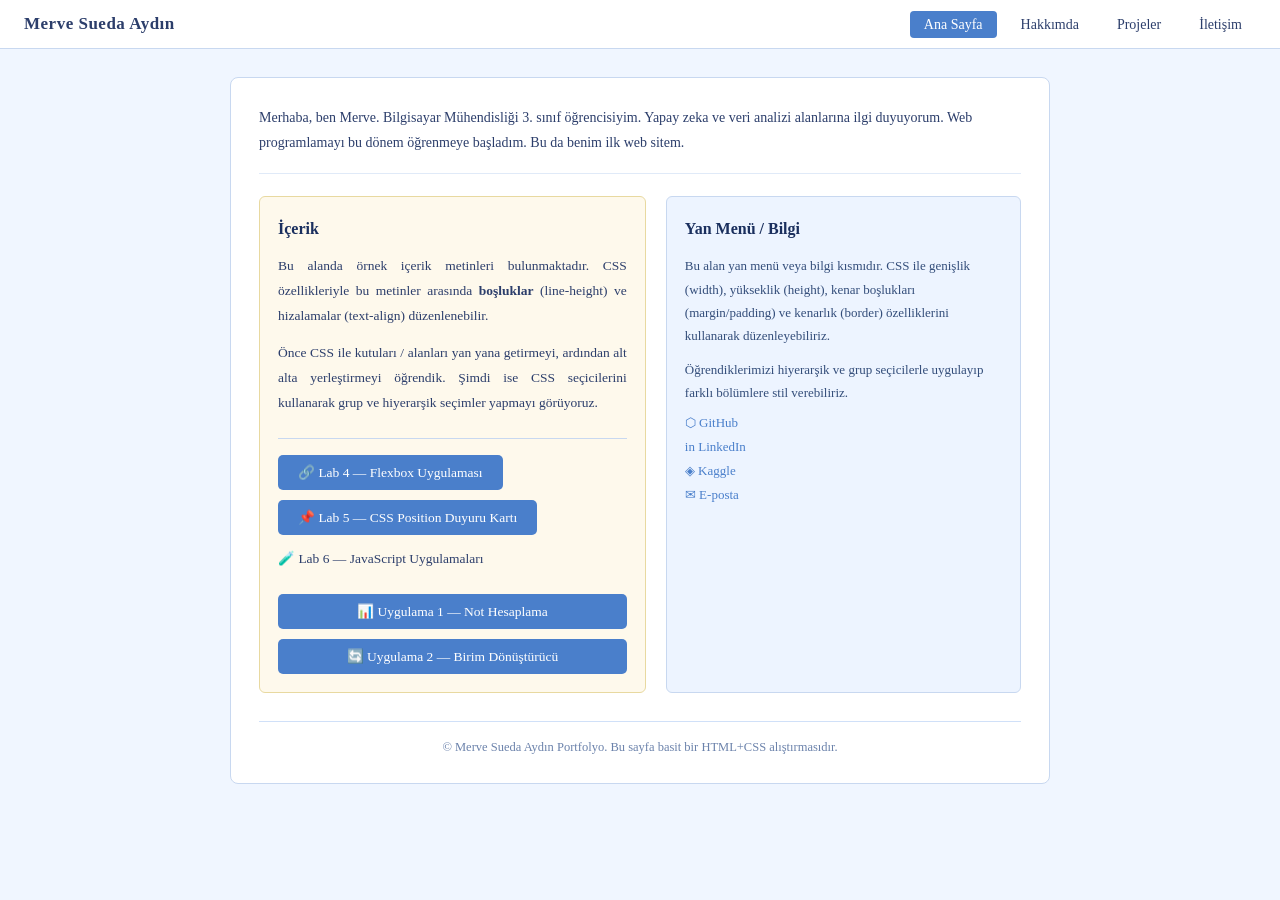
==== index.html @ b1575ae6 "Add layout for Lab 6 buttons and JavaScript section" ====
<!DOCTYPE html>
<html lang="tr">
<head>
    <meta charset="UTF-8">
    <meta name="viewport" content="width=device-width, initial-scale=1.0">
    <title>Merve Sueda Aydın - Portfolyo</title>

    <style>
        :root {
            --renk-arka-plan:   #f0f6ff;
            --renk-beyaz:       #ffffff;
            --renk-sinir:       #c8d8f0;
            --renk-ana-metin:   #2c3e6b;
            --renk-ikincil:     #334d7a;
            --renk-vurgu:       #4a7fcb;
            --renk-vurgu-koyu:  #2f5fa8;
            --renk-footer:      #6b82ab;
            --renk-sol-kutu:    #fef9ec;
            --renk-sol-sinir:   #e8d9a0;
            --renk-sag-kutu:    #edf4ff;
        }

        * { margin: 0; padding: 0; box-sizing: border-box; }

        body {
            font-family: Georgia, serif;
            background: var(--renk-arka-plan);
            color: var(--renk-ana-metin);
        }

        nav {
            background: var(--renk-beyaz);
            border-bottom: 1px solid var(--renk-sinir);
            padding: 14px 24px;
            display: flex;
            align-items: center;
            justify-content: space-between;
        }

        nav .logo {
            font-size: 17px;
            font-weight: bold;
            color: var(--renk-ana-metin);
            letter-spacing: 0.5px;
        }

        nav ul { list-style: none; }
        nav ul li { display: inline-block; margin-left: 6px; }
        nav ul li a {
            text-decoration: none;
            color: var(--renk-ana-metin);
            font-size: 14px;
            padding: 6px 14px;
            border-radius: 4px;
        }
        nav ul li a:hover,
        nav ul li a.aktif {
            background: var(--renk-vurgu);
            color: #fff;
        }

        .sayfa {
            max-width: 820px;
            margin: 28px auto;
            background: var(--renk-beyaz);
            border: 1px solid var(--renk-sinir);
            border-radius: 8px;
            padding: 28px;
        }

        .aciklama {
            font-size: 14px;
            color: var(--renk-ana-metin);
            line-height: 1.75;
            margin-bottom: 22px;
            border-bottom: 1px solid #e0eaf8;
            padding-bottom: 18px;
        }

        .aciklama span { color: var(--renk-vurgu); }

        .sutunlar { display: flex; gap: 20px; }

        .icerik {
            flex: 1.1;
            background: var(--renk-sol-kutu);
            border: 1px solid var(--renk-sol-sinir);
            border-radius: 6px;
            padding: 18px;
        }

        aside {
            flex: 1;
            background: var(--renk-sag-kutu);
            border: 1px solid var(--renk-sinir);
            border-radius: 6px;
            padding: 18px;
        }

        h1, h2, p { line-height: 1.7; }

        .icerik h2,
        aside h2 { font-size: 16px; color: #1a2f5e; margin-bottom: 12px; }

        .icerik p {
            font-size: 13.5px;
            color: var(--renk-ana-metin);
            text-align: justify;
            line-height: 1.85;
            margin-bottom: 12px;
        }

        aside p {
            font-size: 13px;
            color: var(--renk-ikincil);
            line-height: 1.8;
            margin-bottom: 10px;
        }

        .sosyal-linkler { list-style: none; margin-top: 6px; }
        .sosyal-linkler li { margin-bottom: 8px; }
        .sosyal-linkler a {
            text-decoration: none;
            font-size: 13px;
            color: var(--renk-vurgu);
            display: flex;
            align-items: center;
            gap: 6px;
        }
        .sosyal-linkler a:hover { color: var(--renk-vurgu-koyu); text-decoration: underline; }

        .lab-link-kutu {
            margin-top: 22px;
            border-top: 1px solid var(--renk-sinir);
            padding-top: 16px;
            display: flex;
            flex-direction: column;
            gap: 10px;
            align-items: flex-start;
        }

        .lab-link-kutu a {
            display: inline-block;
            background: var(--renk-vurgu);
            color: #fff;
            text-decoration: none;
            padding: 9px 20px;
            border-radius: 5px;
            font-size: 13.5px;
        }
        .lab-link-kutu a:hover { background: var(--renk-vurgu-koyu); }

        /* Lab 6 grup — yan yana iki buton */
        .lab6-grup {
            display: flex;
            gap: 10px;
            flex-wrap: wrap;
        }

        .lab6-grup a {
            flex: 1;
            min-width: 180px;
            text-align: center;
        }

        .lab6-etiket {
            font-size: 12px;
            color: #6b82ab;
            margin-top: 2px;
            margin-bottom: 2px;
        }

        footer {
            text-align: center;
            font-size: 12.5px;
            color: var(--renk-footer);
            padding: 18px 0 0 0;
            border-top: 1px solid #d0e0f8;
            margin-top: 28px;
        }

        .iletisim-panel { display: none; }

        .iletisim-panel h1 {
            text-align: center;
            font-size: 22px;
            color: #1a2f5e;
            margin-bottom: 26px;
        }

        .contact-container {
            width: 100%;
            max-width: 660px;
            margin: auto;
            background: var(--renk-beyaz);
            padding: 30px 36px;
            border: 1px solid var(--renk-sinir);
            border-radius: 8px;
        }

        .contact-container > label {
            display: block;
            font-size: 13.5px;
            font-weight: bold;
            color: #1a2f5e;
            margin-bottom: 6px;
        }

        input[type="text"],
        input[type="email"],
        input[type="password"],
        select,
        textarea {
            width: 100%;
            padding: 10px 12px;
            margin-bottom: 18px;
            border: 1px solid var(--renk-sinir);
            border-radius: 5px;
            font-size: 13px;
            font-family: Georgia, serif;
            color: var(--renk-ana-metin);
            background: #f7faff;
            outline: none;
        }

        input[type="text"]:focus,
        input[type="email"]:focus,
        input[type="password"]:focus,
        select:focus,
        textarea:focus { border-color: var(--renk-vurgu); }

        textarea { resize: vertical; min-height: 110px; }

        .grup-kutu {
            border: 1px solid var(--renk-sinir);
            border-radius: 5px;
            background: var(--renk-arka-plan);
            padding: 12px 16px;
            margin-bottom: 18px;
        }

        .grup-kutu label {
            font-weight: normal;
            font-size: 13px;
            margin-bottom: 8px;
            display: flex;
            align-items: center;
            gap: 8px;
            color: var(--renk-ana-metin);
        }

        input[type="file"] {
            width: auto;
            padding: 4px 0;
            border: none;
            background: transparent;
            margin-bottom: 18px;
            font-size: 13px;
        }

        .btn-row { display: flex; gap: 14px; margin-top: 6px; }

        .btn-gonder {
            flex: 1;
            background: var(--renk-vurgu);
            color: #fff;
            border: none;
            padding: 12px 0;
            font-size: 14px;
            border-radius: 5px;
            cursor: pointer;
        }
        .btn-gonder:hover { background: var(--renk-vurgu-koyu); }

        .btn-temizle {
            flex: 1;
            background: #d63c4e;
            color: #fff;
            border: none;
            padding: 12px 0;
            font-size: 14px;
            border-radius: 5px;
            cursor: pointer;
        }
        .btn-temizle:hover { background: #b52d3d; }
    </style>
</head>
<body>

    <nav>
        <span class="logo">Merve Sueda Aydın</span>
        <ul>
            <li><a href="#" class="aktif" onclick="goster('ana'); return false;">Ana Sayfa</a></li>
            <li><a href="#" onclick="goster('ana'); return false;">Hakkımda</a></li>
            <li><a href="#" onclick="goster('ana'); return false;">Projeler</a></li>
            <li><a href="#" onclick="goster('iletisim'); return false;">İletişim</a></li>
        </ul>
    </nav>

    <div class="sayfa" id="ana-panel">

        <p class="aciklama">
            Merhaba, ben Merve. Bilgisayar Mühendisliği 3. sınıf öğrencisiyim. Yapay zeka ve veri analizi alanlarına ilgi duyuyorum.
            Web programlamayı bu dönem öğrenmeye başladım.
            Bu da benim ilk web sitem.
        </p>

        <div class="sutunlar">

            <section class="icerik">
                <h2>İçerik</h2>
                <p>
                    Bu alanda örnek içerik metinleri bulunmaktadır. CSS özellikleriyle bu metinler
                    arasında <strong>boşluklar</strong> (line-height) ve hizalamalar (text-align) düzenlenebilir.
                </p>
                <p>
                    Önce CSS ile kutuları / alanları yan yana getirmeyi, ardından alt alta yerleştirmeyi öğrendik.
                    Şimdi ise CSS seçicilerini kullanarak grup ve hiyerarşik seçimler yapmayı görüyoruz.
                </p>

                <div class="lab-link-kutu">
                    <a href="flexbox.html" target="_blank">🔗 Lab 4 — Flexbox Uygulaması</a>
                    <a href="lab-position.html">📌 Lab 5 — CSS Position Duyuru Kartı</a>

                    <!-- Lab 6 — JavaScript Uygulamaları -->
                    <p class="lab6-etiket">🧪 Lab 6 — JavaScript Uygulamaları</p>
                    <div class="lab6-grup">
                        <a href="uygulama1.html">📊 Uygulama 1 — Not Hesaplama</a>
                        <a href="uygulama2.html">🔄 Uygulama 2 — Birim Dönüştürücü</a>
                    </div>
                </div>
            </section>

            <aside>
                <h2>Yan Menü / Bilgi</h2>
                <p>
                    Bu alan yan menü veya bilgi kısmıdır. CSS ile genişlik (width), yükseklik (height),
                    kenar boşlukları (margin/padding) ve kenarlık (border) özelliklerini kullanarak düzenleyebiliriz.
                </p>
                <p>
                    Öğrendiklerimizi hiyerarşik ve grup seçicilerle uygulayıp farklı bölümlere stil verebiliriz.
                </p>

                <ul class="sosyal-linkler">
                    <li><a href="https://github.com/mervesueda" target="_blank">⬡ GitHub</a></li>
                    <li><a href="https://linkedin.com/in/mervesuedaaydin" target="_blank">in LinkedIn</a></li>
                    <li><a href="https://kaggle.com/mervesuedaaydn" target="_blank">◈ Kaggle</a></li>
                    <li><a href="mailto:mervesueda2005@gmail.com">✉ E-posta</a></li>
                </ul>
            </aside>

        </div>

        <footer>
            &copy; Merve Sueda Aydın Portfolyo. Bu sayfa basit bir HTML+CSS alıştırmasıdır.
        </footer>

    </div>

    <!-- İletişim Paneli -->
    <div class="sayfa iletisim-panel" id="iletisim-panel">

        <h1>Detaylı İletişim Formu</h1>

        <div class="contact-container">

            <label for="ad">Ad Soyad:</label>
            <input type="text" id="ad" placeholder="Örn: Asaf Karataş">

            <label for="eposta">E-posta Adresi:</label>
            <input type="email" id="eposta" placeholder="ornek@mail.com">

            <label for="sifre">Başvuru Takip Şifresi:</label>
            <input type="password" id="sifre" placeholder="Şifrenizi girin">

            <label>İletişim Tercihi:</label>
            <div class="grup-kutu">
                <label><input type="radio" name="tercih" checked> Bana e-posta ile ulaşın</label>
                <label><input type="radio" name="tercih"> Bana telefonla ulaşın</label>
            </div>

            <label>İlgi Alanları / Yetenekler:</label>
            <div class="grup-kutu">
                <label><input type="checkbox"> HTML</label>
                <label><input type="checkbox"> CSS</label>
                <label><input type="checkbox"> Algoritma</label>
            </div>

            <label for="konu">Konu:</label>
            <select id="konu">
                <option value="">Lütfen bir konu seçin...</option>
                <option>İş Teklifi</option>
                <option>Soru</option>
                <option>Geri Bildirim</option>
            </select>

            <label for="dosya">Özgeçmiş (CV) veya Fotoğraf Yükle:</label>
            <input type="file" id="dosya">

            <label for="mesaj">Mesajınız:</label>
            <textarea id="mesaj" placeholder="Detaylı mesajınızı buraya yazabilirsiniz..."></textarea>

            <div class="btn-row">
                <button class="btn-gonder">Gönder</button>
                <button class="btn-temizle" onclick="document.querySelectorAll('input,select,textarea').forEach(function(e){e.value='';e.checked=false;}); return false;">Temizle</button>
            </div>

        </div>
    </div>

    <script>
        function goster(panel) {
            document.getElementById('ana-panel').style.display      = panel === 'ana'       ? 'block' : 'none';
            document.getElementById('iletisim-panel').style.display = panel === 'iletisim'  ? 'block' : 'none';
            document.querySelectorAll('nav ul li a').forEach(function(a) {
                a.classList.remove('aktif');
                if ((panel === 'ana'      && a.textContent.trim() === 'Ana Sayfa') ||
                    (panel === 'iletisim' && a.textContent.trim() === 'İletişim')) {
                    a.classList.add('aktif');
                }
            });
        }
    </script>

</body>
</html>
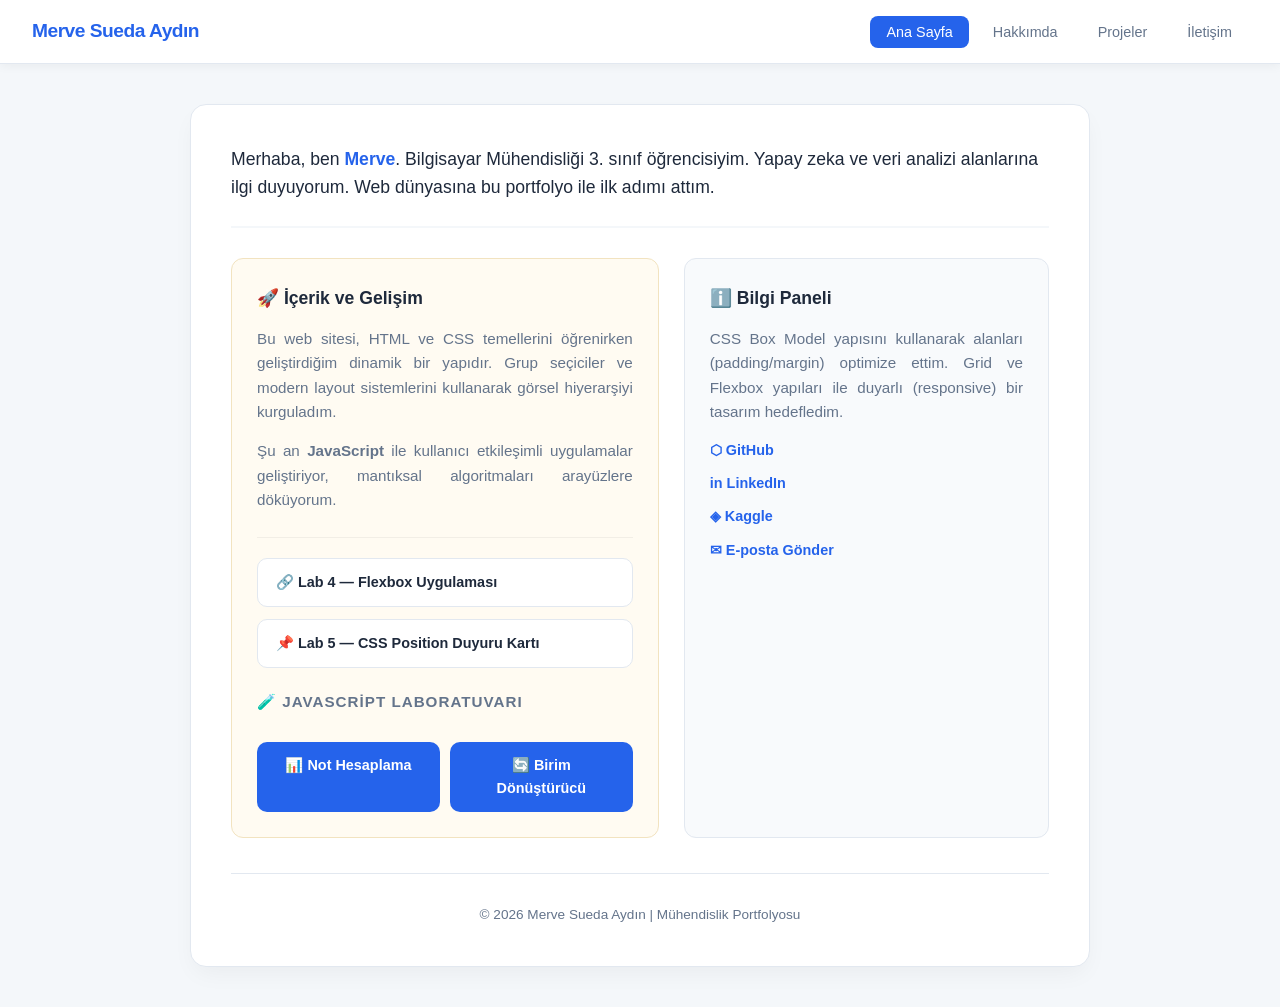
==== commit 86c2d654: "Refactor HTML and CSS for improved design and usability Updated styles and structure for improved la" ====
--- a/index.html
+++ b/index.html
@@ -6,283 +6,289 @@
     <title>Merve Sueda Aydın - Portfolyo</title>
 
     <style>
+        /* Modern Tasarım Sistemi - Diğer Uygulamalarla Eşitlendi */
         :root {
-            --renk-arka-plan:   #f0f6ff;
-            --renk-beyaz:       #ffffff;
-            --renk-sinir:       #c8d8f0;
-            --renk-ana-metin:   #2c3e6b;
-            --renk-ikincil:     #334d7a;
-            --renk-vurgu:       #4a7fcb;
-            --renk-vurgu-koyu:  #2f5fa8;
-            --renk-footer:      #6b82ab;
-            --renk-sol-kutu:    #fef9ec;
-            --renk-sol-sinir:   #e8d9a0;
-            --renk-sag-kutu:    #edf4ff;
+            --ana-bg: #f4f7fa;
+            --kart-bg: #ffffff;
+            --primary: #2563eb; 
+            --primary-hover: #1d4ed8;
+            --accent: #06b6d4; 
+            --text-ana: #1e293b; 
+            --text-ikincil: #64748b;
+            --border: #e2e8f0;
+            --sol-kutu-bg: #fffbf2; /* Hafif sıcak ton korundu */
+            --sag-kutu-bg: #f8fafc;
+            --danger: #e11d48;
         }
 
         * { margin: 0; padding: 0; box-sizing: border-box; }
 
         body {
-            font-family: Georgia, serif;
-            background: var(--renk-arka-plan);
-            color: var(--renk-ana-metin);
-        }
-
+            font-family: 'Segoe UI', Roboto, Helvetica, Arial, sans-serif;
+            background: var(--ana-bg);
+            color: var(--text-ana);
+            line-height: 1.6;
+        }
+
+        /* Navigasyon */
         nav {
-            background: var(--renk-beyaz);
-            border-bottom: 1px solid var(--renk-sinir);
-            padding: 14px 24px;
+            background: var(--kart-bg);
+            border-bottom: 1px solid var(--border);
+            padding: 1rem 2rem;
             display: flex;
             align-items: center;
             justify-content: space-between;
+            box-shadow: 0 2px 10px rgba(0,0,0,0.05);
+            position: sticky;
+            top: 0;
+            z-index: 100;
         }
 
         nav .logo {
-            font-size: 17px;
-            font-weight: bold;
-            color: var(--renk-ana-metin);
-            letter-spacing: 0.5px;
-        }
-
-        nav ul { list-style: none; }
-        nav ul li { display: inline-block; margin-left: 6px; }
+            font-size: 1.2rem;
+            font-weight: 800;
+            color: var(--primary);
+            letter-spacing: -0.5px;
+        }
+
+        nav ul { list-style: none; display: flex; gap: 8px; }
         nav ul li a {
             text-decoration: none;
-            color: var(--renk-ana-metin);
-            font-size: 14px;
-            padding: 6px 14px;
-            border-radius: 4px;
-        }
+            color: var(--text-ikincil);
+            font-size: 0.9rem;
+            font-weight: 500;
+            padding: 8px 16px;
+            border-radius: 8px;
+            transition: all 0.3s ease;
+        }
+        
         nav ul li a:hover,
         nav ul li a.aktif {
-            background: var(--renk-vurgu);
+            background: var(--primary);
             color: #fff;
         }
 
+        /* Sayfa Konteyner */
         .sayfa {
-            max-width: 820px;
-            margin: 28px auto;
-            background: var(--renk-beyaz);
-            border: 1px solid var(--renk-sinir);
-            border-radius: 8px;
-            padding: 28px;
+            max-width: 900px;
+            margin: 40px auto;
+            background: var(--kart-bg);
+            border: 1px solid var(--border);
+            border-radius: 16px;
+            padding: 40px;
+            box-shadow: 0 10px 25px -5px rgba(0, 0, 0, 0.05);
         }
 
         .aciklama {
-            font-size: 14px;
-            color: var(--renk-ana-metin);
-            line-height: 1.75;
-            margin-bottom: 22px;
-            border-bottom: 1px solid #e0eaf8;
-            padding-bottom: 18px;
-        }
-
-        .aciklama span { color: var(--renk-vurgu); }
-
-        .sutunlar { display: flex; gap: 20px; }
+            font-size: 1.1rem;
+            color: var(--text-ana);
+            margin-bottom: 30px;
+            padding-bottom: 25px;
+            border-bottom: 2px solid var(--ana-bg);
+            font-weight: 500;
+        }
+
+        .aciklama span { color: var(--primary); font-weight: 700; }
+
+        /* Sütun Yapısı */
+        .sutunlar { display: flex; gap: 25px; }
 
         .icerik {
-            flex: 1.1;
-            background: var(--renk-sol-kutu);
-            border: 1px solid var(--renk-sol-sinir);
-            border-radius: 6px;
-            padding: 18px;
+            flex: 1.2;
+            background: var(--sol-kutu-bg);
+            border: 1px solid #f2e3c0;
+            border-radius: 12px;
+            padding: 25px;
         }
 
         aside {
             flex: 1;
-            background: var(--renk-sag-kutu);
-            border: 1px solid var(--renk-sinir);
-            border-radius: 6px;
-            padding: 18px;
-        }
-
-        h1, h2, p { line-height: 1.7; }
-
-        .icerik h2,
-        aside h2 { font-size: 16px; color: #1a2f5e; margin-bottom: 12px; }
-
-        .icerik p {
-            font-size: 13.5px;
-            color: var(--renk-ana-metin);
-            text-align: justify;
-            line-height: 1.85;
-            margin-bottom: 12px;
-        }
-
-        aside p {
-            font-size: 13px;
-            color: var(--renk-ikincil);
-            line-height: 1.8;
-            margin-bottom: 10px;
-        }
-
-        .sosyal-linkler { list-style: none; margin-top: 6px; }
-        .sosyal-linkler li { margin-bottom: 8px; }
-        .sosyal-linkler a {
-            text-decoration: none;
-            font-size: 13px;
-            color: var(--renk-vurgu);
-            display: flex;
-            align-items: center;
-            gap: 6px;
-        }
-        .sosyal-linkler a:hover { color: var(--renk-vurgu-koyu); text-decoration: underline; }
-
-        .lab-link-kutu {
-            margin-top: 22px;
-            border-top: 1px solid var(--renk-sinir);
-            padding-top: 16px;
-            display: flex;
-            flex-direction: column;
-            gap: 10px;
-            align-items: flex-start;
-        }
-
-        .lab-link-kutu a {
-            display: inline-block;
-            background: var(--renk-vurgu);
-            color: #fff;
-            text-decoration: none;
-            padding: 9px 20px;
-            border-radius: 5px;
-            font-size: 13.5px;
-        }
-        .lab-link-kutu a:hover { background: var(--renk-vurgu-koyu); }
-
-        /* Lab 6 grup — yan yana iki buton */
-        .lab6-grup {
-            display: flex;
-            gap: 10px;
-            flex-wrap: wrap;
-        }
-
-        .lab6-grup a {
-            flex: 1;
-            min-width: 180px;
-            text-align: center;
-        }
-
-        .lab6-etiket {
-            font-size: 12px;
-            color: #6b82ab;
-            margin-top: 2px;
-            margin-bottom: 2px;
-        }
-
-        footer {
-            text-align: center;
-            font-size: 12.5px;
-            color: var(--renk-footer);
-            padding: 18px 0 0 0;
-            border-top: 1px solid #d0e0f8;
-            margin-top: 28px;
-        }
-
-        .iletisim-panel { display: none; }
-
-        .iletisim-panel h1 {
-            text-align: center;
-            font-size: 22px;
-            color: #1a2f5e;
-            margin-bottom: 26px;
-        }
-
-        .contact-container {
-            width: 100%;
-            max-width: 660px;
-            margin: auto;
-            background: var(--renk-beyaz);
-            padding: 30px 36px;
-            border: 1px solid var(--renk-sinir);
-            border-radius: 8px;
-        }
-
-        .contact-container > label {
-            display: block;
-            font-size: 13.5px;
-            font-weight: bold;
-            color: #1a2f5e;
-            margin-bottom: 6px;
-        }
-
-        input[type="text"],
-        input[type="email"],
-        input[type="password"],
-        select,
-        textarea {
-            width: 100%;
-            padding: 10px 12px;
-            margin-bottom: 18px;
-            border: 1px solid var(--renk-sinir);
-            border-radius: 5px;
-            font-size: 13px;
-            font-family: Georgia, serif;
-            color: var(--renk-ana-metin);
-            background: #f7faff;
-            outline: none;
-        }
-
-        input[type="text"]:focus,
-        input[type="email"]:focus,
-        input[type="password"]:focus,
-        select:focus,
-        textarea:focus { border-color: var(--renk-vurgu); }
-
-        textarea { resize: vertical; min-height: 110px; }
-
-        .grup-kutu {
-            border: 1px solid var(--renk-sinir);
-            border-radius: 5px;
-            background: var(--renk-arka-plan);
-            padding: 12px 16px;
-            margin-bottom: 18px;
-        }
-
-        .grup-kutu label {
-            font-weight: normal;
-            font-size: 13px;
-            margin-bottom: 8px;
+            background: var(--sag-kutu-bg);
+            border: 1px solid var(--border);
+            border-radius: 12px;
+            padding: 25px;
+        }
+
+        h2 { 
+            font-size: 1.1rem; 
+            color: var(--text-ana); 
+            margin-bottom: 15px;
             display: flex;
             align-items: center;
             gap: 8px;
-            color: var(--renk-ana-metin);
-        }
-
-        input[type="file"] {
-            width: auto;
-            padding: 4px 0;
+        }
+
+        .icerik p, aside p {
+            font-size: 0.95rem;
+            color: var(--text-ikincil);
+            margin-bottom: 15px;
+            text-align: justify;
+        }
+
+        /* Sosyal Linkler */
+        .sosyal-linkler { list-style: none; }
+        .sosyal-linkler li { margin-bottom: 10px; }
+        .sosyal-linkler a {
+            text-decoration: none;
+            font-size: 0.9rem;
+            color: var(--primary);
+            font-weight: 600;
+            display: flex;
+            align-items: center;
+            gap: 8px;
+            transition: color 0.3s;
+        }
+        .sosyal-linkler a:hover { color: var(--accent); }
+
+        /* Proje Link Alanı */
+        .lab-link-kutu {
+            margin-top: 25px;
+            padding-top: 20px;
+            border-top: 1px solid rgba(0,0,0,0.05);
+            display: flex;
+            flex-direction: column;
+            gap: 12px;
+        }
+
+        .lab-link-kutu a {
+            display: block;
+            background: var(--kart-bg);
+            color: var(--text-ana);
+            text-decoration: none;
+            padding: 12px 18px;
+            border-radius: 10px;
+            font-size: 0.9rem;
+            font-weight: 600;
+            border: 1px solid var(--border);
+            transition: all 0.3s ease;
+        }
+        
+        .lab-link-kutu a:hover { 
+            border-color: var(--primary);
+            color: var(--primary);
+            transform: translateX(5px);
+        }
+
+        .lab6-etiket {
+            font-size: 0.8rem;
+            text-transform: uppercase;
+            letter-spacing: 1px;
+            color: var(--text-ikincil);
+            margin-top: 10px;
+            font-weight: 700;
+        }
+
+        .lab6-grup { display: flex; gap: 10px; }
+        .lab6-grup a { 
+            flex: 1; 
+            text-align: center; 
+            background: var(--primary); 
+            color: white; 
             border: none;
-            background: transparent;
-            margin-bottom: 18px;
-            font-size: 13px;
-        }
-
-        .btn-row { display: flex; gap: 14px; margin-top: 6px; }
-
+        }
+        .lab6-grup a:hover { 
+            background: var(--primary-hover); 
+            color: white; 
+            transform: translateY(-2px);
+        }
+
+        footer {
+            text-align: center;
+            font-size: 0.85rem;
+            color: var(--text-ikincil);
+            padding-top: 30px;
+            border-top: 1px solid var(--border);
+            margin-top: 35px;
+        }
+
+        /* İletişim Paneli Modernizasyon */
+        .iletisim-panel { display: none; animation: fadeIn 0.5s ease; }
+
+        @keyframes fadeIn {
+            from { opacity: 0; transform: translateY(10px); }
+            to { opacity: 1; transform: translateY(0); }
+        }
+
+        .iletisim-panel h1 {
+            text-align: center;
+            font-size: 1.8rem;
+            color: var(--text-ana);
+            margin-bottom: 30px;
+        }
+
+        .contact-container { width: 100%; max-width: 600px; margin: auto; }
+
+        label {
+            display: block;
+            font-size: 0.85rem;
+            font-weight: 700;
+            color: var(--text-ana);
+            margin-bottom: 8px;
+        }
+
+        input[type="text"], input[type="email"], input[type="password"], select, textarea {
+            width: 100%;
+            padding: 12px;
+            margin-bottom: 20px;
+            border: 2px solid var(--border);
+            border-radius: 10px;
+            font-size: 0.95rem;
+            background: #fcfdfe;
+            outline: none;
+            transition: all 0.3s;
+        }
+
+        input:focus, select:focus, textarea:focus { 
+            border-color: var(--primary); 
+            box-shadow: 0 0 0 4px rgba(37, 99, 235, 0.1);
+        }
+
+        .grup-kutu {
+            background: var(--ana-bg);
+            border-radius: 10px;
+            padding: 15px;
+            margin-bottom: 20px;
+            border: 1px solid var(--border);
+        }
+
+        .grup-kutu label {
+            font-weight: 500;
+            display: flex;
+            align-items: center;
+            gap: 10px;
+            cursor: pointer;
+            margin-bottom: 8px;
+        }
+
+        .btn-row { display: flex; gap: 15px; margin-top: 10px; }
         .btn-gonder {
-            flex: 1;
-            background: var(--renk-vurgu);
-            color: #fff;
+            flex: 2;
+            background: var(--primary);
+            color: white;
             border: none;
-            padding: 12px 0;
-            font-size: 14px;
-            border-radius: 5px;
+            padding: 14px;
+            font-weight: 700;
+            border-radius: 10px;
             cursor: pointer;
-        }
-        .btn-gonder:hover { background: var(--renk-vurgu-koyu); }
-
+            transition: 0.3s;
+        }
         .btn-temizle {
             flex: 1;
-            background: #d63c4e;
-            color: #fff;
-            border: none;
-            padding: 12px 0;
-            font-size: 14px;
-            border-radius: 5px;
+            background: #f1f5f9;
+            color: var(--danger);
+            border: 1px solid var(--border);
+            padding: 14px;
+            font-weight: 700;
+            border-radius: 10px;
             cursor: pointer;
         }
-        .btn-temizle:hover { background: #b52d3d; }
+        .btn-gonder:hover { background: var(--primary-hover); }
+        .btn-temizle:hover { background: #fee2e2; }
+
+        @media (max-width: 768px) {
+            .sutunlar { flex-direction: column; }
+            .sayfa { margin: 10px; padding: 20px; }
+        }
     </style>
 </head>
 <body>
@@ -290,137 +296,125 @@
     <nav>
         <span class="logo">Merve Sueda Aydın</span>
         <ul>
-            <li><a href="#" class="aktif" onclick="goster('ana'); return false;">Ana Sayfa</a></li>
+            <li><a href="#" class="aktif" id="nav-ana" onclick="goster('ana'); return false;">Ana Sayfa</a></li>
             <li><a href="#" onclick="goster('ana'); return false;">Hakkımda</a></li>
             <li><a href="#" onclick="goster('ana'); return false;">Projeler</a></li>
-            <li><a href="#" onclick="goster('iletisim'); return false;">İletişim</a></li>
+            <li><a href="#" id="nav-iletisim" onclick="goster('iletisim'); return false;">İletişim</a></li>
         </ul>
     </nav>
 
     <div class="sayfa" id="ana-panel">
-
         <p class="aciklama">
-            Merhaba, ben Merve. Bilgisayar Mühendisliği 3. sınıf öğrencisiyim. Yapay zeka ve veri analizi alanlarına ilgi duyuyorum.
-            Web programlamayı bu dönem öğrenmeye başladım.
-            Bu da benim ilk web sitem.
+            Merhaba, ben <span>Merve</span>. Bilgisayar Mühendisliği 3. sınıf öğrencisiyim. 
+            Yapay zeka ve veri analizi alanlarına ilgi duyuyorum. Web dünyasına bu portfolyo ile ilk adımı attım.
         </p>
 
         <div class="sutunlar">
-
             <section class="icerik">
-                <h2>İçerik</h2>
+                <h2>🚀 İçerik ve Gelişim</h2>
                 <p>
-                    Bu alanda örnek içerik metinleri bulunmaktadır. CSS özellikleriyle bu metinler
-                    arasında <strong>boşluklar</strong> (line-height) ve hizalamalar (text-align) düzenlenebilir.
+                    Bu web sitesi, HTML ve CSS temellerini öğrenirken geliştirdiğim dinamik bir yapıdır. 
+                    Grup seçiciler ve modern layout sistemlerini kullanarak görsel hiyerarşiyi kurguladım.
                 </p>
                 <p>
-                    Önce CSS ile kutuları / alanları yan yana getirmeyi, ardından alt alta yerleştirmeyi öğrendik.
-                    Şimdi ise CSS seçicilerini kullanarak grup ve hiyerarşik seçimler yapmayı görüyoruz.
+                    Şu an <strong>JavaScript</strong> ile kullanıcı etkileşimli uygulamalar geliştiriyor, 
+                    mantıksal algoritmaları arayüzlere döküyorum.
                 </p>
 
                 <div class="lab-link-kutu">
                     <a href="flexbox.html" target="_blank">🔗 Lab 4 — Flexbox Uygulaması</a>
                     <a href="lab-position.html">📌 Lab 5 — CSS Position Duyuru Kartı</a>
 
-                    <!-- Lab 6 — JavaScript Uygulamaları -->
-                    <p class="lab6-etiket">🧪 Lab 6 — JavaScript Uygulamaları</p>
+                    <p class="lab6-etiket">🧪 JavaScript Laboratuvarı</p>
                     <div class="lab6-grup">
-                        <a href="uygulama1.html">📊 Uygulama 1 — Not Hesaplama</a>
-                        <a href="uygulama2.html">🔄 Uygulama 2 — Birim Dönüştürücü</a>
+                        <a href="uygulama1.html">📊 Not Hesaplama</a>
+                        <a href="uygulama2.html">🔄 Birim Dönüştürücü</a>
                     </div>
                 </div>
             </section>
 
             <aside>
-                <h2>Yan Menü / Bilgi</h2>
+                <h2>ℹ️ Bilgi Paneli</h2>
                 <p>
-                    Bu alan yan menü veya bilgi kısmıdır. CSS ile genişlik (width), yükseklik (height),
-                    kenar boşlukları (margin/padding) ve kenarlık (border) özelliklerini kullanarak düzenleyebiliriz.
-                </p>
-                <p>
-                    Öğrendiklerimizi hiyerarşik ve grup seçicilerle uygulayıp farklı bölümlere stil verebiliriz.
+                    CSS Box Model yapısını kullanarak alanları (padding/margin) optimize ettim. 
+                    Grid ve Flexbox yapıları ile duyarlı (responsive) bir tasarım hedefledim.
                 </p>
 
                 <ul class="sosyal-linkler">
                     <li><a href="https://github.com/mervesueda" target="_blank">⬡ GitHub</a></li>
                     <li><a href="https://linkedin.com/in/mervesuedaaydin" target="_blank">in LinkedIn</a></li>
                     <li><a href="https://kaggle.com/mervesuedaaydn" target="_blank">◈ Kaggle</a></li>
-                    <li><a href="mailto:mervesueda2005@gmail.com">✉ E-posta</a></li>
+                    <li><a href="mailto:mervesueda2005@gmail.com">✉ E-posta Gönder</a></li>
                 </ul>
             </aside>
-
         </div>
 
         <footer>
-            &copy; Merve Sueda Aydın Portfolyo. Bu sayfa basit bir HTML+CSS alıştırmasıdır.
+            &copy; 2026 Merve Sueda Aydın | Mühendislik Portfolyosu
         </footer>
-
     </div>
 
-    <!-- İletişim Paneli -->
     <div class="sayfa iletisim-panel" id="iletisim-panel">
-
-        <h1>Detaylı İletişim Formu</h1>
-
+        <h1>Bana Ulaşın</h1>
         <div class="contact-container">
-
-            <label for="ad">Ad Soyad:</label>
-            <input type="text" id="ad" placeholder="Örn: Asaf Karataş">
-
-            <label for="eposta">E-posta Adresi:</label>
+            <label for="ad">Ad Soyad</label>
+            <input type="text" id="ad" placeholder="Adınız ve Soyadınız">
+
+            <label for="eposta">E-posta Adresi</label>
             <input type="email" id="eposta" placeholder="ornek@mail.com">
 
-            <label for="sifre">Başvuru Takip Şifresi:</label>
-            <input type="password" id="sifre" placeholder="Şifrenizi girin">
-
-            <label>İletişim Tercihi:</label>
+            <label for="sifre">Başvuru Takip Şifresi</label>
+            <input type="password" id="sifre" placeholder="Şifre belirleyin">
+
+            <label>İletişim Tercihi</label>
             <div class="grup-kutu">
-                <label><input type="radio" name="tercih" checked> Bana e-posta ile ulaşın</label>
-                <label><input type="radio" name="tercih"> Bana telefonla ulaşın</label>
+                <label><input type="radio" name="tercih" checked> E-posta</label>
+                <label><input type="radio" name="tercih"> Telefon</label>
             </div>
 
-            <label>İlgi Alanları / Yetenekler:</label>
+            <label>İlgi Alanları</label>
             <div class="grup-kutu">
-                <label><input type="checkbox"> HTML</label>
-                <label><input type="checkbox"> CSS</label>
-                <label><input type="checkbox"> Algoritma</label>
+                <label><input type="checkbox"> HTML/CSS</label>
+                <label><input type="checkbox"> Veri Bilimi</label>
+                <label><input type="checkbox"> Yapay Zeka</label>
             </div>
 
-            <label for="konu">Konu:</label>
+            <label for="konu">Konu</label>
             <select id="konu">
-                <option value="">Lütfen bir konu seçin...</option>
+                <option value="">Seçiniz...</option>
                 <option>İş Teklifi</option>
-                <option>Soru</option>
-                <option>Geri Bildirim</option>
+                <option>Akademik Soru</option>
+                <option>Genel Mesaj</option>
             </select>
 
-            <label for="dosya">Özgeçmiş (CV) veya Fotoğraf Yükle:</label>
+            <label for="dosya">CV Yükle</label>
             <input type="file" id="dosya">
 
-            <label for="mesaj">Mesajınız:</label>
-            <textarea id="mesaj" placeholder="Detaylı mesajınızı buraya yazabilirsiniz..."></textarea>
+            <label for="mesaj">Mesajınız</label>
+            <textarea id="mesaj" placeholder="Mesajınızı buraya yazın..."></textarea>
 
             <div class="btn-row">
-                <button class="btn-gonder">Gönder</button>
-                <button class="btn-temizle" onclick="document.querySelectorAll('input,select,textarea').forEach(function(e){e.value='';e.checked=false;}); return false;">Temizle</button>
+                <button class="btn-gonder">Mesajı Gönder</button>
+                <button class="btn-temizle" onclick="temizle(); return false;">Temizle</button>
             </div>
-
         </div>
     </div>
 
     <script>
         function goster(panel) {
-            document.getElementById('ana-panel').style.display      = panel === 'ana'       ? 'block' : 'none';
-            document.getElementById('iletisim-panel').style.display = panel === 'iletisim'  ? 'block' : 'none';
-            document.querySelectorAll('nav ul li a').forEach(function(a) {
-                a.classList.remove('aktif');
-                if ((panel === 'ana'      && a.textContent.trim() === 'Ana Sayfa') ||
-                    (panel === 'iletisim' && a.textContent.trim() === 'İletişim')) {
-                    a.classList.add('aktif');
-                }
+            document.getElementById('ana-panel').style.display = panel === 'ana' ? 'block' : 'none';
+            document.getElementById('iletisim-panel').style.display = panel === 'iletisim' ? 'block' : 'none';
+            
+            document.getElementById('nav-ana').classList.toggle('aktif', panel === 'ana');
+            document.getElementById('nav-iletisim').classList.toggle('aktif', panel === 'iletisim');
+        }
+
+        function temizle() {
+            document.querySelectorAll('input, select, textarea').forEach(el => {
+                if(el.type === 'radio' || el.type === 'checkbox') el.checked = false;
+                else el.value = '';
             });
         }
     </script>
-
 </body>
 </html>
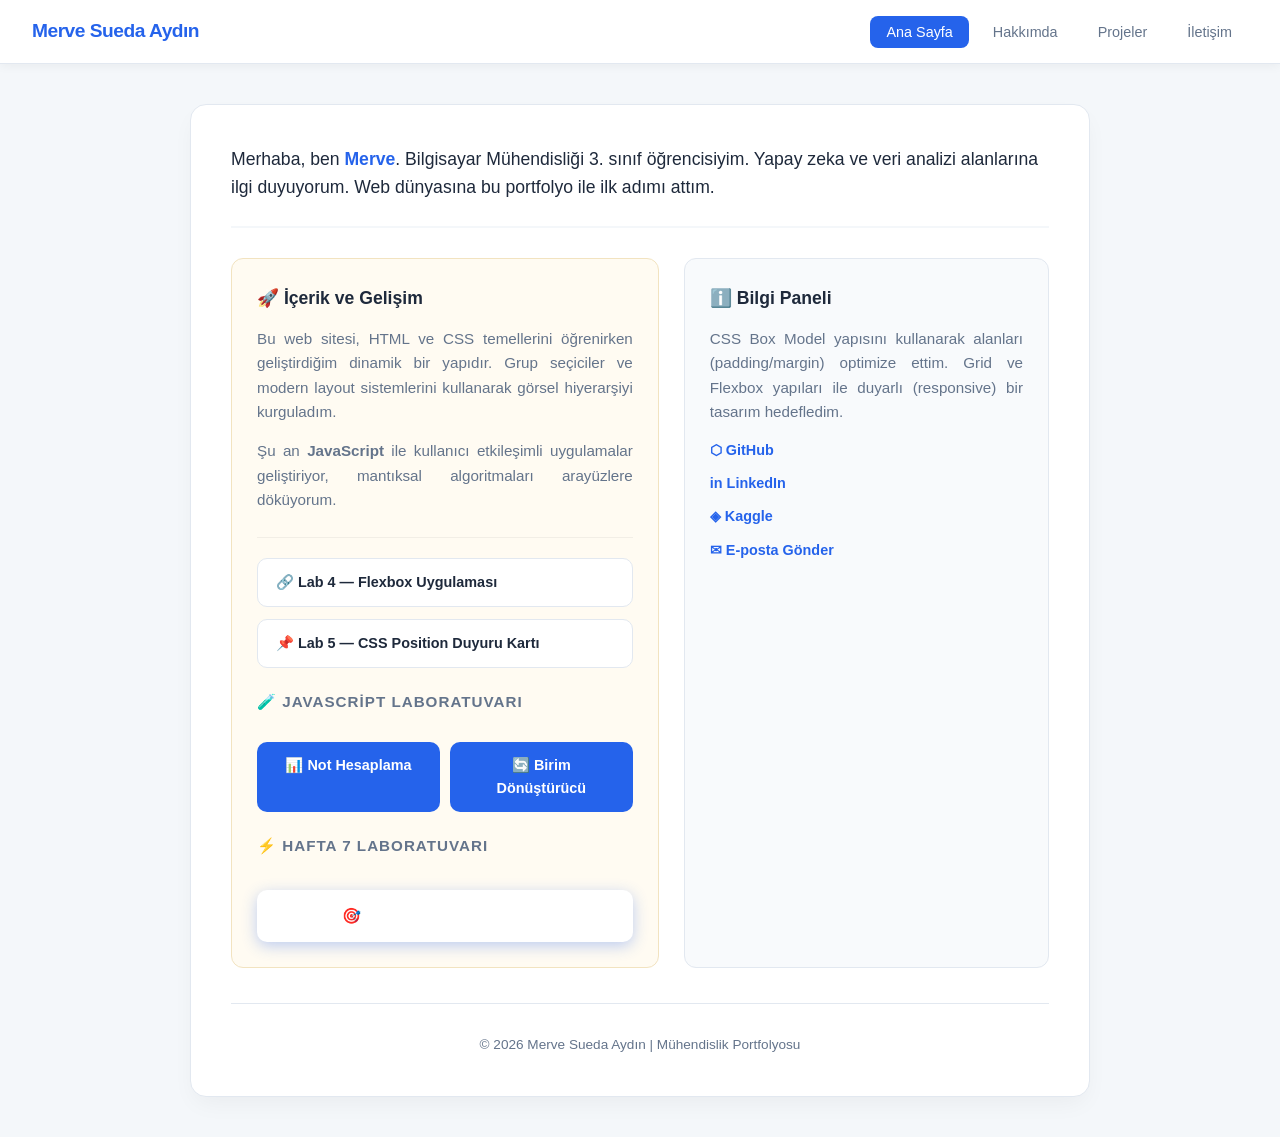
==== commit 048b6d9a: "Add Week 7 button styles and clean up comments Added styles for a new button specific to Week 7 and " ====
--- a/index.html
+++ b/index.html
@@ -16,7 +16,7 @@
             --text-ana: #1e293b; 
             --text-ikincil: #64748b;
             --border: #e2e8f0;
-            --sol-kutu-bg: #fffbf2; /* Hafif sıcak ton korundu */
+            --sol-kutu-bg: #fffbf2;
             --sag-kutu-bg: #f8fafc;
             --danger: #e11d48;
         }
@@ -30,7 +30,6 @@
             line-height: 1.6;
         }
 
-        /* Navigasyon */
         nav {
             background: var(--kart-bg);
             border-bottom: 1px solid var(--border);
@@ -68,7 +67,6 @@
             color: #fff;
         }
 
-        /* Sayfa Konteyner */
         .sayfa {
             max-width: 900px;
             margin: 40px auto;
@@ -90,7 +88,6 @@
 
         .aciklama span { color: var(--primary); font-weight: 700; }
 
-        /* Sütun Yapısı */
         .sutunlar { display: flex; gap: 25px; }
 
         .icerik {
@@ -125,7 +122,6 @@
             text-align: justify;
         }
 
-        /* Sosyal Linkler */
         .sosyal-linkler { list-style: none; }
         .sosyal-linkler li { margin-bottom: 10px; }
         .sosyal-linkler a {
@@ -140,7 +136,6 @@
         }
         .sosyal-linkler a:hover { color: var(--accent); }
 
-        /* Proje Link Alanı */
         .lab-link-kutu {
             margin-top: 25px;
             padding-top: 20px;
@@ -192,6 +187,28 @@
             transform: translateY(-2px);
         }
 
+        /* Hafta 7 özel butonu */
+        .hafta7-btn {
+            display: block;
+            background: linear-gradient(135deg, var(--primary), var(--accent));
+            color: white !important;
+            text-decoration: none;
+            padding: 14px 20px !important;
+            border-radius: 10px !important;
+            font-size: 0.95rem !important;
+            font-weight: 700 !important;
+            border: none !important;
+            text-align: center;
+            transition: all 0.3s ease !important;
+            margin-top: 5px;
+            box-shadow: 0 4px 15px rgba(37, 99, 235, 0.3);
+        }
+        .hafta7-btn:hover {
+            transform: translateY(-3px) !important;
+            box-shadow: 0 8px 25px rgba(37, 99, 235, 0.4) !important;
+            color: white !important;
+        }
+
         footer {
             text-align: center;
             font-size: 0.85rem;
@@ -201,7 +218,6 @@
             margin-top: 35px;
         }
 
-        /* İletişim Paneli Modernizasyon */
         .iletisim-panel { display: none; animation: fadeIn 0.5s ease; }
 
         @keyframes fadeIn {
@@ -330,6 +346,9 @@
                         <a href="uygulama1.html">📊 Not Hesaplama</a>
                         <a href="uygulama2.html">🔄 Birim Dönüştürücü</a>
                     </div>
+
+                    <p class="lab6-etiket">⚡ Hafta 7 Laboratuvarı</p>
+                    <a href="hafta7.html" class="hafta7-btn">🎯 Hafta 7 Uygulamasına Git</a>
                 </div>
             </section>
 
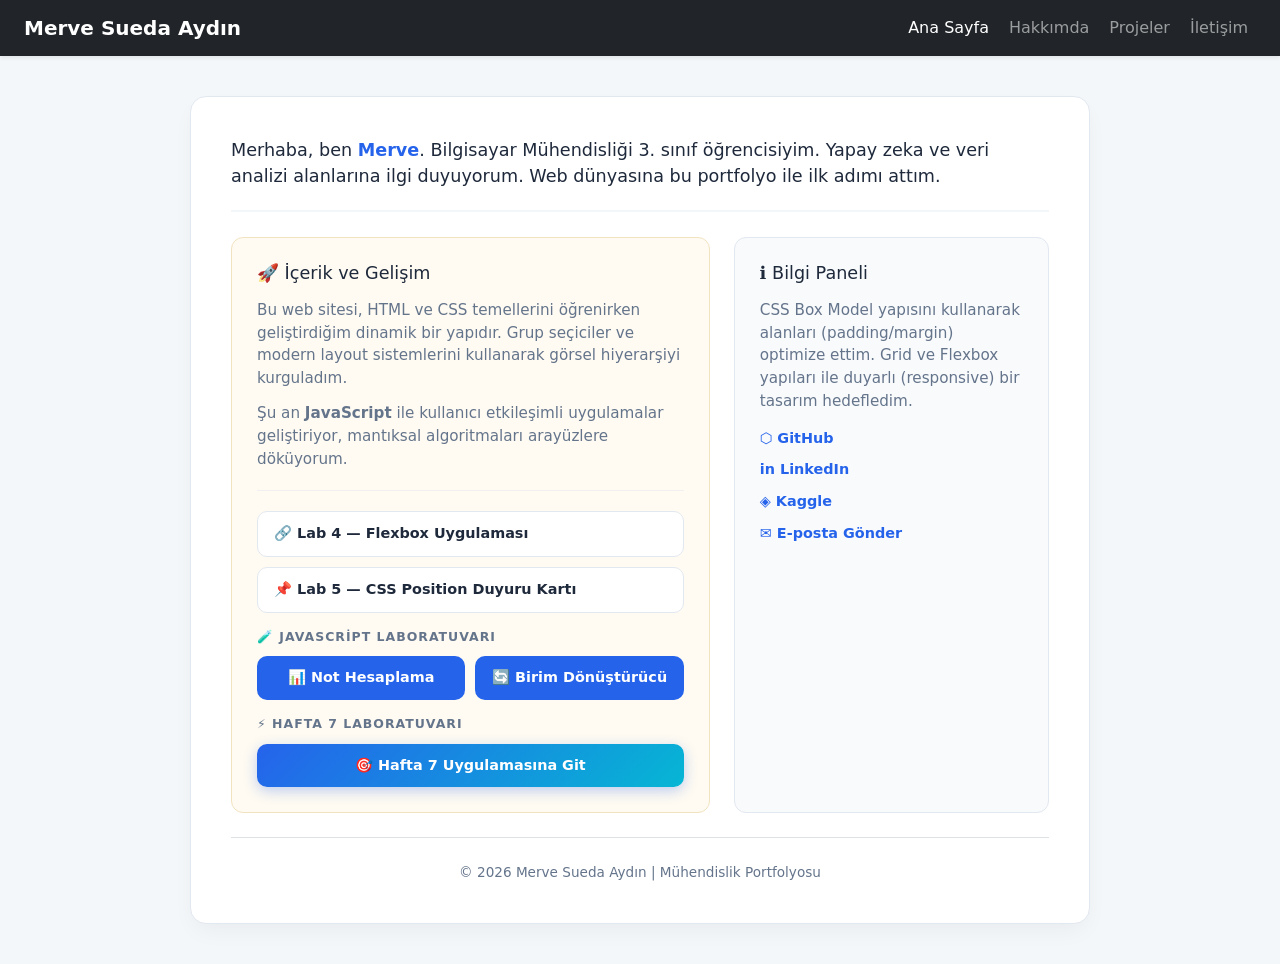
==== commit 4d99fb2f: "Refactor index.html for improved layout and styling Updated the layout and styling of the portfolio " ====
--- a/index.html
+++ b/index.html
@@ -5,360 +5,142 @@
     <meta name="viewport" content="width=device-width, initial-scale=1.0">
     <title>Merve Sueda Aydın - Portfolyo</title>
 
+    <!-- Bootstrap 5.3.3 CDN -->
+    <link href="https://cdn.jsdelivr.net/npm/bootstrap@5.3.3/dist/css/bootstrap.min.css" rel="stylesheet">
+
     <style>
-        /* Modern Tasarım Sistemi - Diğer Uygulamalarla Eşitlendi */
+        /* Sadece mevcut portfolyo kartı düzeni için — Bootstrap'la ifade edilemeyen min. ekler */
         :root {
-            --ana-bg: #f4f7fa;
-            --kart-bg: #ffffff;
-            --primary: #2563eb; 
-            --primary-hover: #1d4ed8;
-            --accent: #06b6d4; 
-            --text-ana: #1e293b; 
+            --primary: #2563eb;
+            --accent: #06b6d4;
+            --border: #e2e8f0;
             --text-ikincil: #64748b;
-            --border: #e2e8f0;
             --sol-kutu-bg: #fffbf2;
-            --sag-kutu-bg: #f8fafc;
-            --danger: #e11d48;
-        }
-
-        * { margin: 0; padding: 0; box-sizing: border-box; }
-
-        body {
-            font-family: 'Segoe UI', Roboto, Helvetica, Arial, sans-serif;
-            background: var(--ana-bg);
-            color: var(--text-ana);
-            line-height: 1.6;
-        }
-
-        nav {
-            background: var(--kart-bg);
-            border-bottom: 1px solid var(--border);
-            padding: 1rem 2rem;
-            display: flex;
-            align-items: center;
-            justify-content: space-between;
-            box-shadow: 0 2px 10px rgba(0,0,0,0.05);
-            position: sticky;
-            top: 0;
-            z-index: 100;
-        }
-
-        nav .logo {
-            font-size: 1.2rem;
-            font-weight: 800;
-            color: var(--primary);
-            letter-spacing: -0.5px;
-        }
-
-        nav ul { list-style: none; display: flex; gap: 8px; }
-        nav ul li a {
-            text-decoration: none;
-            color: var(--text-ikincil);
-            font-size: 0.9rem;
-            font-weight: 500;
-            padding: 8px 16px;
-            border-radius: 8px;
-            transition: all 0.3s ease;
-        }
-        
-        nav ul li a:hover,
-        nav ul li a.aktif {
-            background: var(--primary);
-            color: #fff;
-        }
+        }
+        body { background: #f4f7fa; }
 
         .sayfa {
             max-width: 900px;
             margin: 40px auto;
-            background: var(--kart-bg);
+            background: #fff;
             border: 1px solid var(--border);
             border-radius: 16px;
             padding: 40px;
-            box-shadow: 0 10px 25px -5px rgba(0, 0, 0, 0.05);
-        }
-
-        .aciklama {
-            font-size: 1.1rem;
-            color: var(--text-ana);
-            margin-bottom: 30px;
-            padding-bottom: 25px;
-            border-bottom: 2px solid var(--ana-bg);
-            font-weight: 500;
-        }
-
-        .aciklama span { color: var(--primary); font-weight: 700; }
-
-        .sutunlar { display: flex; gap: 25px; }
-
-        .icerik {
-            flex: 1.2;
+            box-shadow: 0 10px 25px -5px rgba(0,0,0,0.05);
+        }
+        .icerik-kutu {
             background: var(--sol-kutu-bg);
             border: 1px solid #f2e3c0;
             border-radius: 12px;
             padding: 25px;
         }
-
-        aside {
-            flex: 1;
-            background: var(--sag-kutu-bg);
+        .bilgi-kutu {
+            background: #f8fafc;
             border: 1px solid var(--border);
             border-radius: 12px;
             padding: 25px;
         }
-
-        h2 { 
-            font-size: 1.1rem; 
-            color: var(--text-ana); 
-            margin-bottom: 15px;
-            display: flex;
-            align-items: center;
-            gap: 8px;
-        }
-
-        .icerik p, aside p {
-            font-size: 0.95rem;
-            color: var(--text-ikincil);
-            margin-bottom: 15px;
-            text-align: justify;
-        }
-
-        .sosyal-linkler { list-style: none; }
-        .sosyal-linkler li { margin-bottom: 10px; }
-        .sosyal-linkler a {
-            text-decoration: none;
-            font-size: 0.9rem;
-            color: var(--primary);
-            font-weight: 600;
-            display: flex;
-            align-items: center;
-            gap: 8px;
-            transition: color 0.3s;
-        }
-        .sosyal-linkler a:hover { color: var(--accent); }
-
-        .lab-link-kutu {
-            margin-top: 25px;
-            padding-top: 20px;
-            border-top: 1px solid rgba(0,0,0,0.05);
-            display: flex;
-            flex-direction: column;
-            gap: 12px;
-        }
-
+        .lab-link-kutu { display: flex; flex-direction: column; gap: 10px; margin-top: 20px; padding-top: 20px; border-top: 1px solid #f0f0f0; }
         .lab-link-kutu a {
             display: block;
-            background: var(--kart-bg);
-            color: var(--text-ana);
+            background: #fff;
+            color: #1e293b;
             text-decoration: none;
-            padding: 12px 18px;
+            padding: 11px 16px;
             border-radius: 10px;
             font-size: 0.9rem;
             font-weight: 600;
             border: 1px solid var(--border);
-            transition: all 0.3s ease;
-        }
-        
-        .lab-link-kutu a:hover { 
-            border-color: var(--primary);
-            color: var(--primary);
-            transform: translateX(5px);
-        }
-
-        .lab6-etiket {
-            font-size: 0.8rem;
-            text-transform: uppercase;
-            letter-spacing: 1px;
-            color: var(--text-ikincil);
-            margin-top: 10px;
-            font-weight: 700;
-        }
-
+            transition: all 0.25s ease;
+        }
+        .lab-link-kutu a:hover { border-color: var(--primary); color: var(--primary); transform: translateX(4px); }
+        .hafta7-btn {
+            background: linear-gradient(135deg, var(--primary), var(--accent)) !important;
+            color: #fff !important;
+            border: none !important;
+            box-shadow: 0 4px 14px rgba(37,99,235,0.3);
+        }
+        .hafta7-btn:hover { transform: translateY(-2px) !important; box-shadow: 0 8px 20px rgba(37,99,235,0.4) !important; }
+        .sosyal-linkler { list-style: none; padding: 0; }
+        .sosyal-linkler li { margin-bottom: 10px; }
+        .sosyal-linkler a { text-decoration: none; font-size: 0.9rem; color: var(--primary); font-weight: 600; display: flex; align-items: center; gap: 8px; transition: color 0.3s; }
+        .sosyal-linkler a:hover { color: var(--accent); }
         .lab6-grup { display: flex; gap: 10px; }
-        .lab6-grup a { 
-            flex: 1; 
-            text-align: center; 
-            background: var(--primary); 
-            color: white; 
-            border: none;
-        }
-        .lab6-grup a:hover { 
-            background: var(--primary-hover); 
-            color: white; 
-            transform: translateY(-2px);
-        }
-
-        /* Hafta 7 özel butonu */
-        .hafta7-btn {
-            display: block;
-            background: linear-gradient(135deg, var(--primary), var(--accent));
-            color: white !important;
-            text-decoration: none;
-            padding: 14px 20px !important;
-            border-radius: 10px !important;
-            font-size: 0.95rem !important;
-            font-weight: 700 !important;
-            border: none !important;
-            text-align: center;
-            transition: all 0.3s ease !important;
-            margin-top: 5px;
-            box-shadow: 0 4px 15px rgba(37, 99, 235, 0.3);
-        }
-        .hafta7-btn:hover {
-            transform: translateY(-3px) !important;
-            box-shadow: 0 8px 25px rgba(37, 99, 235, 0.4) !important;
-            color: white !important;
-        }
-
-        footer {
-            text-align: center;
-            font-size: 0.85rem;
-            color: var(--text-ikincil);
-            padding-top: 30px;
-            border-top: 1px solid var(--border);
-            margin-top: 35px;
-        }
-
-        .iletisim-panel { display: none; animation: fadeIn 0.5s ease; }
-
-        @keyframes fadeIn {
-            from { opacity: 0; transform: translateY(10px); }
-            to { opacity: 1; transform: translateY(0); }
-        }
-
-        .iletisim-panel h1 {
-            text-align: center;
-            font-size: 1.8rem;
-            color: var(--text-ana);
-            margin-bottom: 30px;
-        }
-
-        .contact-container { width: 100%; max-width: 600px; margin: auto; }
-
-        label {
-            display: block;
-            font-size: 0.85rem;
-            font-weight: 700;
-            color: var(--text-ana);
-            margin-bottom: 8px;
-        }
-
-        input[type="text"], input[type="email"], input[type="password"], select, textarea {
-            width: 100%;
-            padding: 12px;
-            margin-bottom: 20px;
-            border: 2px solid var(--border);
-            border-radius: 10px;
-            font-size: 0.95rem;
-            background: #fcfdfe;
-            outline: none;
-            transition: all 0.3s;
-        }
-
-        input:focus, select:focus, textarea:focus { 
-            border-color: var(--primary); 
-            box-shadow: 0 0 0 4px rgba(37, 99, 235, 0.1);
-        }
-
-        .grup-kutu {
-            background: var(--ana-bg);
-            border-radius: 10px;
-            padding: 15px;
-            margin-bottom: 20px;
-            border: 1px solid var(--border);
-        }
-
-        .grup-kutu label {
-            font-weight: 500;
-            display: flex;
-            align-items: center;
-            gap: 10px;
-            cursor: pointer;
-            margin-bottom: 8px;
-        }
-
-        .btn-row { display: flex; gap: 15px; margin-top: 10px; }
-        .btn-gonder {
-            flex: 2;
-            background: var(--primary);
-            color: white;
-            border: none;
-            padding: 14px;
-            font-weight: 700;
-            border-radius: 10px;
-            cursor: pointer;
-            transition: 0.3s;
-        }
-        .btn-temizle {
-            flex: 1;
-            background: #f1f5f9;
-            color: var(--danger);
-            border: 1px solid var(--border);
-            padding: 14px;
-            font-weight: 700;
-            border-radius: 10px;
-            cursor: pointer;
-        }
-        .btn-gonder:hover { background: var(--primary-hover); }
-        .btn-temizle:hover { background: #fee2e2; }
-
-        @media (max-width: 768px) {
-            .sutunlar { flex-direction: column; }
-            .sayfa { margin: 10px; padding: 20px; }
-        }
+        .lab6-grup a { flex: 1; text-align: center; background: var(--primary) !important; color: #fff !important; border: none !important; }
+        .lab6-grup a:hover { background: #1d4ed8 !important; transform: translateY(-2px) !important; }
+        .iletisim-panel { display: none; }
+        @keyframes fadeIn { from { opacity:0; transform:translateY(10px); } to { opacity:1; transform:translateY(0); } }
+        @media (max-width: 768px) { .sayfa { margin: 10px; padding: 20px; } }
     </style>
 </head>
 <body>
 
-    <nav>
-        <span class="logo">Merve Sueda Aydın</span>
-        <ul>
-            <li><a href="#" class="aktif" id="nav-ana" onclick="goster('ana'); return false;">Ana Sayfa</a></li>
-            <li><a href="#" onclick="goster('ana'); return false;">Hakkımda</a></li>
-            <li><a href="#" onclick="goster('ana'); return false;">Projeler</a></li>
-            <li><a href="#" id="nav-iletisim" onclick="goster('iletisim'); return false;">İletişim</a></li>
-        </ul>
+    <!-- Bootstrap Navbar — navbar-dark bg-dark (tüm sayfalarla aynı) -->
+    <nav class="navbar navbar-expand-lg navbar-dark bg-dark sticky-top shadow-sm">
+        <div class="container-fluid px-4">
+            <span class="navbar-brand fw-bold">Merve Sueda Aydın</span>
+            <button class="navbar-toggler" type="button" data-bs-toggle="collapse" data-bs-target="#navIndex">
+                <span class="navbar-toggler-icon"></span>
+            </button>
+            <div class="collapse navbar-collapse" id="navIndex">
+                <ul class="navbar-nav ms-auto gap-1">
+                    <li class="nav-item">
+                        <a class="nav-link active" href="#" id="nav-ana" onclick="goster('ana'); return false;">Ana Sayfa</a>
+                    </li>
+                    <li class="nav-item">
+                        <a class="nav-link" href="#" onclick="goster('ana'); return false;">Hakkımda</a>
+                    </li>
+                    <li class="nav-item">
+                        <a class="nav-link" href="#" onclick="goster('ana'); return false;">Projeler</a>
+                    </li>
+                    <li class="nav-item">
+                        <a class="nav-link" href="#" id="nav-iletisim" onclick="goster('iletisim'); return false;">İletişim</a>
+                    </li>
+                </ul>
+            </div>
+        </div>
     </nav>
 
+    <!-- Ana Panel -->
     <div class="sayfa" id="ana-panel">
-        <p class="aciklama">
-            Merhaba, ben <span>Merve</span>. Bilgisayar Mühendisliği 3. sınıf öğrencisiyim. 
+        <p style="font-size:1.1rem; color:#1e293b; margin-bottom:25px; padding-bottom:20px; border-bottom:2px solid #f4f7fa; font-weight:500;">
+            Merhaba, ben <span style="color:#2563eb; font-weight:700;">Merve</span>. Bilgisayar Mühendisliği 3. sınıf öğrencisiyim.
             Yapay zeka ve veri analizi alanlarına ilgi duyuyorum. Web dünyasına bu portfolyo ile ilk adımı attım.
         </p>
 
-        <div class="sutunlar">
-            <section class="icerik">
-                <h2>🚀 İçerik ve Gelişim</h2>
-                <p>
-                    Bu web sitesi, HTML ve CSS temellerini öğrenirken geliştirdiğim dinamik bir yapıdır. 
+        <div class="d-flex gap-4 flex-wrap">
+            <section class="icerik-kutu flex-grow-1" style="flex-basis:55%;">
+                <h2 style="font-size:1.1rem; color:#1e293b; margin-bottom:15px; display:flex; align-items:center; gap:8px;">🚀 İçerik ve Gelişim</h2>
+                <p style="font-size:0.95rem; color:#64748b; margin-bottom:12px;">
+                    Bu web sitesi, HTML ve CSS temellerini öğrenirken geliştirdiğim dinamik bir yapıdır.
                     Grup seçiciler ve modern layout sistemlerini kullanarak görsel hiyerarşiyi kurguladım.
                 </p>
-                <p>
-                    Şu an <strong>JavaScript</strong> ile kullanıcı etkileşimli uygulamalar geliştiriyor, 
+                <p style="font-size:0.95rem; color:#64748b; margin-bottom:0;">
+                    Şu an <strong>JavaScript</strong> ile kullanıcı etkileşimli uygulamalar geliştiriyor,
                     mantıksal algoritmaları arayüzlere döküyorum.
                 </p>
 
                 <div class="lab-link-kutu">
-                    <a href="flexbox.html" target="_blank">🔗 Lab 4 — Flexbox Uygulaması</a>
+                    <a href="flexbox.html">🔗 Lab 4 — Flexbox Uygulaması</a>
                     <a href="lab-position.html">📌 Lab 5 — CSS Position Duyuru Kartı</a>
 
-                    <p class="lab6-etiket">🧪 JavaScript Laboratuvarı</p>
+                    <p style="font-size:0.78rem; text-transform:uppercase; letter-spacing:1px; color:#64748b; font-weight:700; margin:5px 0 0;">🧪 JavaScript Laboratuvarı</p>
                     <div class="lab6-grup">
                         <a href="uygulama1.html">📊 Not Hesaplama</a>
                         <a href="uygulama2.html">🔄 Birim Dönüştürücü</a>
                     </div>
 
-                    <p class="lab6-etiket">⚡ Hafta 7 Laboratuvarı</p>
-                    <a href="hafta7.html" class="hafta7-btn">🎯 Hafta 7 Uygulamasına Git</a>
+                    <p style="font-size:0.78rem; text-transform:uppercase; letter-spacing:1px; color:#64748b; font-weight:700; margin:5px 0 0;">⚡ Hafta 7 Laboratuvarı</p>
+                    <a href="hafta7.html" class="hafta7-btn" style="text-align:center;">🎯 Hafta 7 Uygulamasına Git</a>
                 </div>
             </section>
 
-            <aside>
-                <h2>ℹ️ Bilgi Paneli</h2>
-                <p>
-                    CSS Box Model yapısını kullanarak alanları (padding/margin) optimize ettim. 
+            <aside class="bilgi-kutu flex-grow-1" style="flex-basis:35%;">
+                <h2 style="font-size:1.1rem; color:#1e293b; margin-bottom:15px; display:flex; align-items:center; gap:8px;">ℹ️ Bilgi Paneli</h2>
+                <p style="font-size:0.95rem; color:#64748b; margin-bottom:15px;">
+                    CSS Box Model yapısını kullanarak alanları (padding/margin) optimize ettim.
                     Grid ve Flexbox yapıları ile duyarlı (responsive) bir tasarım hedefledim.
                 </p>
-
                 <ul class="sosyal-linkler">
                     <li><a href="https://github.com/mervesueda" target="_blank">⬡ GitHub</a></li>
                     <li><a href="https://linkedin.com/in/mervesuedaaydin" target="_blank">in LinkedIn</a></li>
@@ -368,69 +150,66 @@
             </aside>
         </div>
 
-        <footer>
+        <footer class="text-center mt-4 pt-4 border-top" style="font-size:0.85rem; color:#64748b;">
             &copy; 2026 Merve Sueda Aydın | Mühendislik Portfolyosu
         </footer>
     </div>
 
+    <!-- İletişim Paneli -->
     <div class="sayfa iletisim-panel" id="iletisim-panel">
-        <h1>Bana Ulaşın</h1>
-        <div class="contact-container">
-            <label for="ad">Ad Soyad</label>
-            <input type="text" id="ad" placeholder="Adınız ve Soyadınız">
-
-            <label for="eposta">E-posta Adresi</label>
-            <input type="email" id="eposta" placeholder="ornek@mail.com">
-
-            <label for="sifre">Başvuru Takip Şifresi</label>
-            <input type="password" id="sifre" placeholder="Şifre belirleyin">
-
-            <label>İletişim Tercihi</label>
-            <div class="grup-kutu">
-                <label><input type="radio" name="tercih" checked> E-posta</label>
-                <label><input type="radio" name="tercih"> Telefon</label>
-            </div>
-
-            <label>İlgi Alanları</label>
-            <div class="grup-kutu">
-                <label><input type="checkbox"> HTML/CSS</label>
-                <label><input type="checkbox"> Veri Bilimi</label>
-                <label><input type="checkbox"> Yapay Zeka</label>
-            </div>
-
-            <label for="konu">Konu</label>
-            <select id="konu">
+        <h1 class="text-center mb-4" style="font-size:1.8rem; color:#1e293b;">Bana Ulaşın</h1>
+        <div style="width:100%; max-width:600px; margin:auto;">
+            <label class="d-block mb-1" style="font-size:0.85rem; font-weight:700;">Ad Soyad</label>
+            <input type="text" id="ad" class="form-control mb-3" placeholder="Adınız ve Soyadınız">
+
+            <label class="d-block mb-1" style="font-size:0.85rem; font-weight:700;">E-posta Adresi</label>
+            <input type="email" id="eposta" class="form-control mb-3" placeholder="ornek@mail.com">
+
+            <label class="d-block mb-1" style="font-size:0.85rem; font-weight:700;">Başvuru Takip Şifresi</label>
+            <input type="password" id="sifre" class="form-control mb-3" placeholder="Şifre belirleyin">
+
+            <label class="d-block mb-1" style="font-size:0.85rem; font-weight:700;">İletişim Tercihi</label>
+            <div class="bg-light border rounded p-3 mb-3">
+                <div class="form-check"><input class="form-check-input" type="radio" name="tercih" checked><label class="form-check-label">E-posta</label></div>
+                <div class="form-check"><input class="form-check-input" type="radio" name="tercih"><label class="form-check-label">Telefon</label></div>
+            </div>
+
+            <label class="d-block mb-1" style="font-size:0.85rem; font-weight:700;">İlgi Alanları</label>
+            <div class="bg-light border rounded p-3 mb-3">
+                <div class="form-check"><input class="form-check-input" type="checkbox"><label class="form-check-label">HTML/CSS</label></div>
+                <div class="form-check"><input class="form-check-input" type="checkbox"><label class="form-check-label">Veri Bilimi</label></div>
+                <div class="form-check"><input class="form-check-input" type="checkbox"><label class="form-check-label">Yapay Zeka</label></div>
+            </div>
+
+            <label class="d-block mb-1" style="font-size:0.85rem; font-weight:700;">Konu</label>
+            <select id="konu" class="form-select mb-3">
                 <option value="">Seçiniz...</option>
                 <option>İş Teklifi</option>
                 <option>Akademik Soru</option>
                 <option>Genel Mesaj</option>
             </select>
 
-            <label for="dosya">CV Yükle</label>
-            <input type="file" id="dosya">
-
-            <label for="mesaj">Mesajınız</label>
-            <textarea id="mesaj" placeholder="Mesajınızı buraya yazın..."></textarea>
-
-            <div class="btn-row">
-                <button class="btn-gonder">Mesajı Gönder</button>
-                <button class="btn-temizle" onclick="temizle(); return false;">Temizle</button>
+            <label class="d-block mb-1" style="font-size:0.85rem; font-weight:700;">Mesajınız</label>
+            <textarea id="mesaj" class="form-control mb-4" rows="4" placeholder="Mesajınızı buraya yazın..."></textarea>
+
+            <div class="d-flex gap-3">
+                <button class="btn btn-primary fw-bold flex-grow-1">Mesajı Gönder</button>
+                <button class="btn btn-outline-danger" onclick="temizle(); return false;">Temizle</button>
             </div>
         </div>
     </div>
 
+    <script src="https://cdn.jsdelivr.net/npm/bootstrap@5.3.3/dist/js/bootstrap.bundle.min.js"></script>
     <script>
         function goster(panel) {
             document.getElementById('ana-panel').style.display = panel === 'ana' ? 'block' : 'none';
             document.getElementById('iletisim-panel').style.display = panel === 'iletisim' ? 'block' : 'none';
-            
-            document.getElementById('nav-ana').classList.toggle('aktif', panel === 'ana');
-            document.getElementById('nav-iletisim').classList.toggle('aktif', panel === 'iletisim');
-        }
-
+            document.getElementById('nav-ana').classList.toggle('active', panel === 'ana');
+            document.getElementById('nav-iletisim').classList.toggle('active', panel === 'iletisim');
+        }
         function temizle() {
             document.querySelectorAll('input, select, textarea').forEach(el => {
-                if(el.type === 'radio' || el.type === 'checkbox') el.checked = false;
+                if (el.type === 'radio' || el.type === 'checkbox') el.checked = false;
                 else el.value = '';
             });
         }
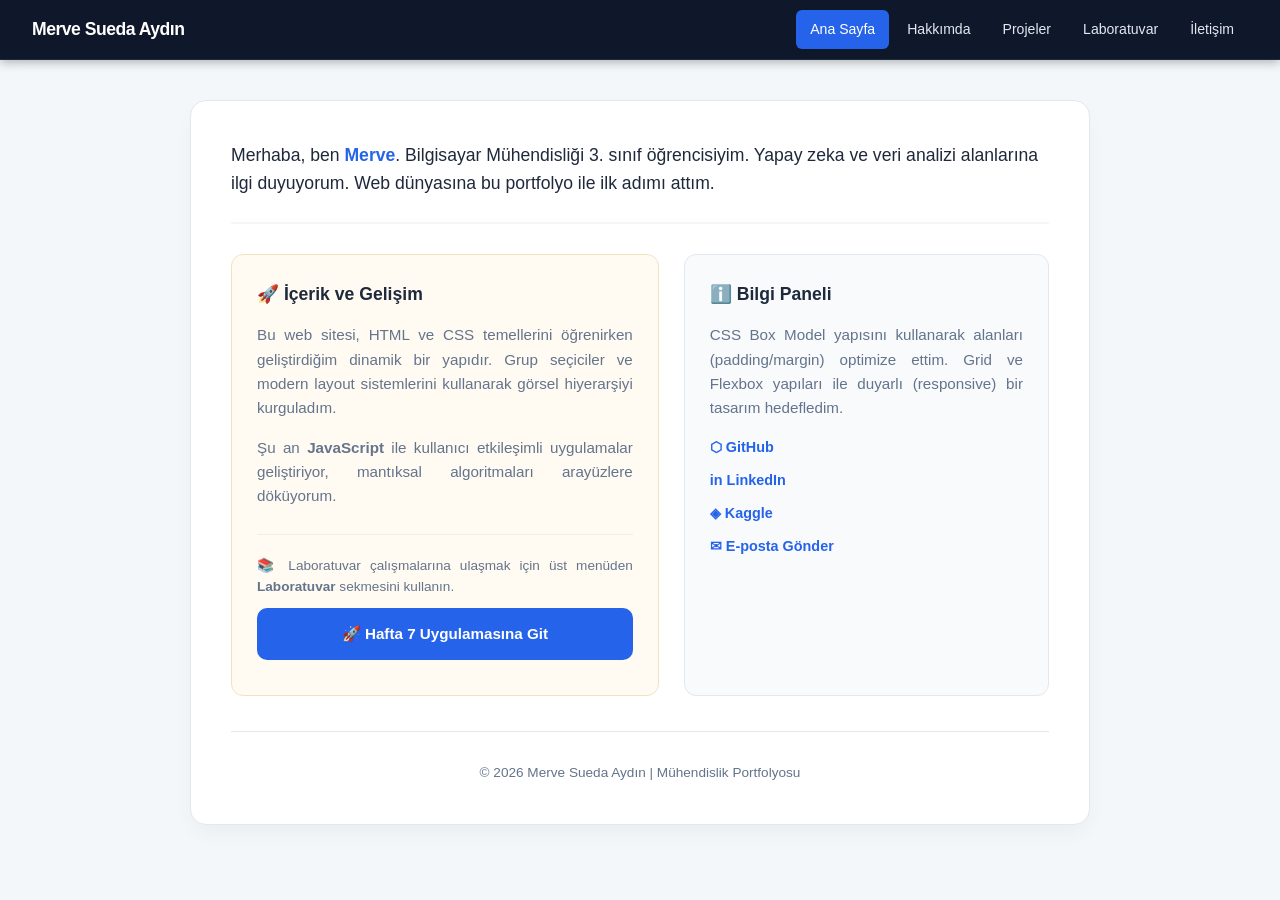
==== commit 3c8113a8: "Update print statement from 'Hello' to 'Goodbye'" ====
--- a/index.html
+++ b/index.html
@@ -4,211 +4,792 @@
     <meta charset="UTF-8">
     <meta name="viewport" content="width=device-width, initial-scale=1.0">
     <title>Merve Sueda Aydın - Portfolyo</title>
-
-    <!-- Bootstrap 5.3.3 CDN -->
-    <link href="https://cdn.jsdelivr.net/npm/bootstrap@5.3.3/dist/css/bootstrap.min.css" rel="stylesheet">
-
     <style>
-        /* Sadece mevcut portfolyo kartı düzeni için — Bootstrap'la ifade edilemeyen min. ekler */
         :root {
+            --ana-bg: #f4f7fa;
+            --kart-bg: #ffffff;
             --primary: #2563eb;
+            --primary-hover: #1d4ed8;
             --accent: #06b6d4;
+            --text-ana: #1e293b;
+            --text-ikincil: #64748b;
             --border: #e2e8f0;
-            --text-ikincil: #64748b;
             --sol-kutu-bg: #fffbf2;
-        }
-        body { background: #f4f7fa; }
-
+            --sag-kutu-bg: #f8fafc;
+            --danger: #e11d48;
+            --nav-bg: #0f172a;
+            --nav-text: #e2e8f0;
+        }
+
+        * { margin: 0; padding: 0; box-sizing: border-box; }
+
+        body {
+            font-family: 'Segoe UI', Roboto, Helvetica, Arial, sans-serif;
+            background: var(--ana-bg);
+            color: var(--text-ana);
+            line-height: 1.6;
+        }
+
+        /* ── NAVİGASYON (SİYAH) ── */
+        nav {
+            background: var(--nav-bg);
+            border-bottom: 1px solid #1e293b;
+            padding: 0 2rem;
+            display: flex;
+            align-items: center;
+            justify-content: space-between;
+            box-shadow: 0 2px 10px rgba(0,0,0,0.3);
+            position: sticky;
+            top: 0;
+            z-index: 100;
+            height: 60px;
+        }
+
+        nav .logo {
+            font-size: 1.1rem;
+            font-weight: 800;
+            color: #fff;
+            letter-spacing: -0.5px;
+        }
+
+        nav ul { list-style: none; display: flex; gap: 4px; }
+        nav ul li a {
+            text-decoration: none;
+            color: var(--nav-text);
+            font-size: 0.88rem;
+            font-weight: 500;
+            padding: 8px 14px;
+            border-radius: 6px;
+            transition: all 0.2s ease;
+            display: block;
+        }
+        nav ul li a:hover,
+        nav ul li a.aktif {
+            background: rgba(255,255,255,0.1);
+            color: #fff;
+        }
+        nav ul li a.aktif {
+            background: var(--primary);
+        }
+
+        /* ── PANELLER ── */
+        .panel { display: none; }
+        .panel.aktif-panel { display: block; }
+
+        /* ── SAYFA KAPSAYICI ── */
         .sayfa {
             max-width: 900px;
             margin: 40px auto;
-            background: #fff;
+            background: var(--kart-bg);
             border: 1px solid var(--border);
             border-radius: 16px;
             padding: 40px;
             box-shadow: 0 10px 25px -5px rgba(0,0,0,0.05);
         }
-        .icerik-kutu {
+
+        .aciklama {
+            font-size: 1.1rem;
+            color: var(--text-ana);
+            margin-bottom: 30px;
+            padding-bottom: 25px;
+            border-bottom: 2px solid var(--ana-bg);
+            font-weight: 500;
+        }
+        .aciklama span { color: var(--primary); font-weight: 700; }
+
+        /* ── SÜTUN YAPISI ── */
+        .sutunlar { display: flex; gap: 25px; }
+
+        .icerik {
+            flex: 1.2;
             background: var(--sol-kutu-bg);
             border: 1px solid #f2e3c0;
             border-radius: 12px;
             padding: 25px;
         }
-        .bilgi-kutu {
-            background: #f8fafc;
+
+        aside {
+            flex: 1;
+            background: var(--sag-kutu-bg);
             border: 1px solid var(--border);
             border-radius: 12px;
             padding: 25px;
         }
-        .lab-link-kutu { display: flex; flex-direction: column; gap: 10px; margin-top: 20px; padding-top: 20px; border-top: 1px solid #f0f0f0; }
-        .lab-link-kutu a {
+
+        h2 {
+            font-size: 1.1rem;
+            color: var(--text-ana);
+            margin-bottom: 15px;
+            display: flex;
+            align-items: center;
+            gap: 8px;
+        }
+
+        .icerik p, aside p {
+            font-size: 0.95rem;
+            color: var(--text-ikincil);
+            margin-bottom: 15px;
+            text-align: justify;
+        }
+
+        /* ── SOSYAL LİNKLER ── */
+        .sosyal-linkler { list-style: none; }
+        .sosyal-linkler li { margin-bottom: 10px; }
+        .sosyal-linkler a {
+            text-decoration: none;
+            font-size: 0.9rem;
+            color: var(--primary);
+            font-weight: 600;
+            display: flex;
+            align-items: center;
+            gap: 8px;
+            transition: color 0.3s;
+        }
+        .sosyal-linkler a:hover { color: var(--accent); }
+
+        /* ── LAB LİNK KUTUSU ── */
+        .lab-link-kutu {
+            margin-top: 25px;
+            padding-top: 20px;
+            border-top: 1px solid rgba(0,0,0,0.05);
+        }
+
+        .lab-link-kutu p.lab-aciklama {
+            font-size: 0.85rem;
+            color: var(--text-ikincil);
+            margin-bottom: 10px;
+        }
+
+        /* ── HAFTA 7 BÜYÜK BUTON ── */
+        .hafta7-buton {
             display: block;
-            background: #fff;
-            color: #1e293b;
+            background: var(--primary);
+            color: white;
             text-decoration: none;
-            padding: 11px 16px;
+            padding: 14px 20px;
             border-radius: 10px;
+            font-size: 0.95rem;
+            font-weight: 700;
+            text-align: center;
+            margin-bottom: 10px;
+            transition: all 0.3s ease;
+            border: none;
+            cursor: pointer;
+        }
+        .hafta7-buton:hover {
+            background: var(--primary-hover);
+            transform: translateY(-2px);
+            color: white;
+        }
+
+        /* ── FOOTER ── */
+        footer {
+            text-align: center;
+            font-size: 0.85rem;
+            color: var(--text-ikincil);
+            padding-top: 30px;
+            border-top: 1px solid var(--border);
+            margin-top: 35px;
+        }
+
+        /* ── HAKKIMDA PANELİ ── */
+        .hakkimda-grid {
+            display: grid;
+            grid-template-columns: 1fr 1fr;
+            gap: 20px;
+            margin-top: 20px;
+        }
+        .bilgi-kart {
+            background: var(--ana-bg);
+            border: 1px solid var(--border);
+            border-radius: 12px;
+            padding: 20px;
+        }
+        .bilgi-kart h3 {
+            font-size: 0.95rem;
+            font-weight: 700;
+            color: var(--primary);
+            margin-bottom: 10px;
+        }
+        .bilgi-kart ul {
+            list-style: none;
+            padding: 0;
+        }
+        .bilgi-kart ul li {
             font-size: 0.9rem;
+            color: var(--text-ikincil);
+            padding: 5px 0;
+            border-bottom: 1px solid var(--border);
+            display: flex;
+            align-items: center;
+            gap: 8px;
+        }
+        .bilgi-kart ul li:last-child { border-bottom: none; }
+
+        .profil-baslik {
+            display: flex;
+            align-items: center;
+            gap: 20px;
+            margin-bottom: 25px;
+            padding-bottom: 25px;
+            border-bottom: 2px solid var(--ana-bg);
+        }
+        .profil-avatar {
+            width: 80px;
+            height: 80px;
+            border-radius: 50%;
+            background: linear-gradient(135deg, var(--primary), var(--accent));
+            display: flex;
+            align-items: center;
+            justify-content: center;
+            font-size: 2rem;
+            color: white;
+            flex-shrink: 0;
+        }
+        .profil-bilgi h1 {
+            font-size: 1.4rem;
+            font-weight: 800;
+            color: var(--text-ana);
+        }
+        .profil-bilgi p {
+            font-size: 0.9rem;
+            color: var(--text-ikincil);
+            margin-top: 4px;
+        }
+
+        .beceri-bar {
+            margin: 8px 0;
+        }
+        .beceri-bar .etiket {
+            display: flex;
+            justify-content: space-between;
+            font-size: 0.82rem;
+            color: var(--text-ikincil);
+            margin-bottom: 4px;
+        }
+        .beceri-bar .bar {
+            height: 6px;
+            background: var(--border);
+            border-radius: 3px;
+            overflow: hidden;
+        }
+        .beceri-bar .dolu {
+            height: 100%;
+            background: linear-gradient(90deg, var(--primary), var(--accent));
+            border-radius: 3px;
+        }
+
+        /* ── PROJELER PANELİ ── */
+        .projeler-grid {
+            display: grid;
+            grid-template-columns: repeat(auto-fill, minmax(260px, 1fr));
+            gap: 20px;
+            margin-top: 20px;
+        }
+        .proje-kart {
+            background: var(--kart-bg);
+            border: 1px solid var(--border);
+            border-radius: 12px;
+            padding: 24px;
+            transition: all 0.3s ease;
+        }
+        .proje-kart:hover {
+            transform: translateY(-4px);
+            box-shadow: 0 10px 25px -5px rgba(37,99,235,0.15);
+            border-color: var(--primary);
+        }
+        .proje-kart .proje-etiket {
+            display: inline-block;
+            background: #dbeafe;
+            color: var(--primary);
+            font-size: 0.75rem;
+            font-weight: 700;
+            padding: 3px 10px;
+            border-radius: 20px;
+            margin-bottom: 12px;
+        }
+        .proje-kart h3 {
+            font-size: 1rem;
+            font-weight: 700;
+            color: var(--text-ana);
+            margin-bottom: 8px;
+        }
+        .proje-kart p {
+            font-size: 0.85rem;
+            color: var(--text-ikincil);
+            margin-bottom: 16px;
+            line-height: 1.5;
+        }
+        .proje-kart a {
+            display: inline-flex;
+            align-items: center;
+            gap: 6px;
+            font-size: 0.85rem;
+            color: var(--primary);
+            text-decoration: none;
             font-weight: 600;
+            transition: color 0.2s;
+        }
+        .proje-kart a:hover { color: var(--primary-hover); }
+
+        /* ── LABORATİUVAR PANELİ ── */
+        .lab-grid {
+            display: grid;
+            grid-template-columns: repeat(auto-fill, minmax(250px, 1fr));
+            gap: 16px;
+            margin-top: 20px;
+        }
+        .lab-kart {
+            background: var(--kart-bg);
             border: 1px solid var(--border);
-            transition: all 0.25s ease;
-        }
-        .lab-link-kutu a:hover { border-color: var(--primary); color: var(--primary); transform: translateX(4px); }
-        .hafta7-btn {
-            background: linear-gradient(135deg, var(--primary), var(--accent)) !important;
-            color: #fff !important;
-            border: none !important;
-            box-shadow: 0 4px 14px rgba(37,99,235,0.3);
-        }
-        .hafta7-btn:hover { transform: translateY(-2px) !important; box-shadow: 0 8px 20px rgba(37,99,235,0.4) !important; }
-        .sosyal-linkler { list-style: none; padding: 0; }
-        .sosyal-linkler li { margin-bottom: 10px; }
-        .sosyal-linkler a { text-decoration: none; font-size: 0.9rem; color: var(--primary); font-weight: 600; display: flex; align-items: center; gap: 8px; transition: color 0.3s; }
-        .sosyal-linkler a:hover { color: var(--accent); }
-        .lab6-grup { display: flex; gap: 10px; }
-        .lab6-grup a { flex: 1; text-align: center; background: var(--primary) !important; color: #fff !important; border: none !important; }
-        .lab6-grup a:hover { background: #1d4ed8 !important; transform: translateY(-2px) !important; }
-        .iletisim-panel { display: none; }
-        @keyframes fadeIn { from { opacity:0; transform:translateY(10px); } to { opacity:1; transform:translateY(0); } }
-        @media (max-width: 768px) { .sayfa { margin: 10px; padding: 20px; } }
+            border-radius: 12px;
+            padding: 20px;
+            text-decoration: none;
+            color: inherit;
+            transition: all 0.3s ease;
+            display: block;
+        }
+        .lab-kart:hover {
+            transform: translateY(-3px);
+            border-color: var(--primary);
+            box-shadow: 0 8px 20px -4px rgba(37,99,235,0.15);
+        }
+        .lab-kart .lab-no {
+            font-size: 0.75rem;
+            font-weight: 700;
+            color: var(--text-ikincil);
+            text-transform: uppercase;
+            letter-spacing: 1px;
+            margin-bottom: 8px;
+        }
+        .lab-kart h3 {
+            font-size: 0.95rem;
+            font-weight: 700;
+            color: var(--text-ana);
+            margin-bottom: 6px;
+        }
+        .lab-kart p {
+            font-size: 0.82rem;
+            color: var(--text-ikincil);
+        }
+        .lab-kart.vurgulu {
+            border-color: var(--primary);
+            background: #eff6ff;
+        }
+        .lab-kart.vurgulu .lab-no { color: var(--primary); }
+
+        /* ── İLETİŞİM ── */
+        .iletisim-panel { animation: fadeIn 0.5s ease; }
+
+        @keyframes fadeIn {
+            from { opacity: 0; transform: translateY(10px); }
+            to { opacity: 1; transform: translateY(0); }
+        }
+
+        label {
+            display: block;
+            font-size: 0.85rem;
+            font-weight: 700;
+            color: var(--text-ana);
+            margin-bottom: 8px;
+        }
+
+        input[type="text"], input[type="email"], input[type="password"], select, textarea {
+            width: 100%;
+            padding: 12px;
+            margin-bottom: 20px;
+            border: 2px solid var(--border);
+            border-radius: 10px;
+            font-size: 0.95rem;
+            background: #fcfdfe;
+            outline: none;
+            transition: all 0.3s;
+        }
+        input:focus, select:focus, textarea:focus {
+            border-color: var(--primary);
+            box-shadow: 0 0 0 4px rgba(37,99,235,0.1);
+        }
+
+        .grup-kutu {
+            background: var(--ana-bg);
+            border-radius: 10px;
+            padding: 15px;
+            margin-bottom: 20px;
+            border: 1px solid var(--border);
+        }
+        .grup-kutu label {
+            font-weight: 500;
+            display: flex;
+            align-items: center;
+            gap: 10px;
+            cursor: pointer;
+            margin-bottom: 8px;
+        }
+
+        .btn-row { display: flex; gap: 15px; margin-top: 10px; }
+        .btn-gonder {
+            flex: 2;
+            background: var(--primary);
+            color: white;
+            border: none;
+            padding: 14px;
+            font-weight: 700;
+            border-radius: 10px;
+            cursor: pointer;
+            transition: 0.3s;
+        }
+        .btn-temizle {
+            flex: 1;
+            background: #f1f5f9;
+            color: var(--danger);
+            border: 1px solid var(--border);
+            padding: 14px;
+            font-weight: 700;
+            border-radius: 10px;
+            cursor: pointer;
+        }
+        .btn-gonder:hover { background: var(--primary-hover); }
+        .btn-temizle:hover { background: #fee2e2; }
+
+        .contact-container { width: 100%; max-width: 600px; margin: auto; }
+        .iletisim-baslik {
+            text-align: center;
+            font-size: 1.8rem;
+            color: var(--text-ana);
+            margin-bottom: 30px;
+        }
+
+        @media (max-width: 768px) {
+            .sutunlar { flex-direction: column; }
+            .sayfa { margin: 10px; padding: 20px; }
+            .hakkimda-grid { grid-template-columns: 1fr; }
+            .projeler-grid { grid-template-columns: 1fr; }
+        }
     </style>
 </head>
 <body>
 
-    <!-- Bootstrap Navbar — navbar-dark bg-dark (tüm sayfalarla aynı) -->
-    <nav class="navbar navbar-expand-lg navbar-dark bg-dark sticky-top shadow-sm">
-        <div class="container-fluid px-4">
-            <span class="navbar-brand fw-bold">Merve Sueda Aydın</span>
-            <button class="navbar-toggler" type="button" data-bs-toggle="collapse" data-bs-target="#navIndex">
-                <span class="navbar-toggler-icon"></span>
-            </button>
-            <div class="collapse navbar-collapse" id="navIndex">
-                <ul class="navbar-nav ms-auto gap-1">
-                    <li class="nav-item">
-                        <a class="nav-link active" href="#" id="nav-ana" onclick="goster('ana'); return false;">Ana Sayfa</a>
-                    </li>
-                    <li class="nav-item">
-                        <a class="nav-link" href="#" onclick="goster('ana'); return false;">Hakkımda</a>
-                    </li>
-                    <li class="nav-item">
-                        <a class="nav-link" href="#" onclick="goster('ana'); return false;">Projeler</a>
-                    </li>
-                    <li class="nav-item">
-                        <a class="nav-link" href="#" id="nav-iletisim" onclick="goster('iletisim'); return false;">İletişim</a>
-                    </li>
-                </ul>
+    <nav>
+        <span class="logo">Merve Sueda Aydın</span>
+        <ul>
+            <li><a href="#" class="aktif" id="nav-ana" onclick="goster('ana'); return false;">Ana Sayfa</a></li>
+            <li><a href="#" id="nav-hakkimda" onclick="goster('hakkimda'); return false;">Hakkımda</a></li>
+            <li><a href="#" id="nav-projeler" onclick="goster('projeler'); return false;">Projeler</a></li>
+            <li><a href="#" id="nav-lab" onclick="goster('lab'); return false;">Laboratuvar</a></li>
+            <li><a href="#" id="nav-iletisim" onclick="goster('iletisim'); return false;">İletişim</a></li>
+        </ul>
+    </nav>
+
+    <!-- ══ ANA SAYFA ══ -->
+    <div class="panel aktif-panel" id="ana-panel">
+        <div class="sayfa">
+            <p class="aciklama">
+                Merhaba, ben <span>Merve</span>. Bilgisayar Mühendisliği 3. sınıf öğrencisiyim.
+                Yapay zeka ve veri analizi alanlarına ilgi duyuyorum. Web dünyasına bu portfolyo ile ilk adımı attım.
+            </p>
+
+            <div class="sutunlar">
+                <section class="icerik">
+                    <h2>🚀 İçerik ve Gelişim</h2>
+                    <p>
+                        Bu web sitesi, HTML ve CSS temellerini öğrenirken geliştirdiğim dinamik bir yapıdır.
+                        Grup seçiciler ve modern layout sistemlerini kullanarak görsel hiyerarşiyi kurguladım.
+                    </p>
+                    <p>
+                        Şu an <strong>JavaScript</strong> ile kullanıcı etkileşimli uygulamalar geliştiriyor,
+                        mantıksal algoritmaları arayüzlere döküyorum.
+                    </p>
+
+                    <div class="lab-link-kutu">
+                        <p class="lab-aciklama">📚 Laboratuvar çalışmalarına ulaşmak için üst menüden <strong>Laboratuvar</strong> sekmesini kullanın.</p>
+                        <a href="hafta7.html" class="hafta7-buton">🚀 Hafta 7 Uygulamasına Git</a>
+                    </div>
+                </section>
+
+                <aside>
+                    <h2>ℹ️ Bilgi Paneli</h2>
+                    <p>
+                        CSS Box Model yapısını kullanarak alanları (padding/margin) optimize ettim.
+                        Grid ve Flexbox yapıları ile duyarlı (responsive) bir tasarım hedefledim.
+                    </p>
+                    <ul class="sosyal-linkler">
+                        <li><a href="https://github.com/mervesueda" target="_blank">⬡ GitHub</a></li>
+                        <li><a href="https://linkedin.com/in/mervesuedaaydin" target="_blank">in LinkedIn</a></li>
+                        <li><a href="https://kaggle.com/mervesuedaaydn" target="_blank">◈ Kaggle</a></li>
+                        <li><a href="mailto:mervesueda2005@gmail.com">✉ E-posta Gönder</a></li>
+                    </ul>
+                </aside>
             </div>
-        </div>
-    </nav>
-
-    <!-- Ana Panel -->
-    <div class="sayfa" id="ana-panel">
-        <p style="font-size:1.1rem; color:#1e293b; margin-bottom:25px; padding-bottom:20px; border-bottom:2px solid #f4f7fa; font-weight:500;">
-            Merhaba, ben <span style="color:#2563eb; font-weight:700;">Merve</span>. Bilgisayar Mühendisliği 3. sınıf öğrencisiyim.
-            Yapay zeka ve veri analizi alanlarına ilgi duyuyorum. Web dünyasına bu portfolyo ile ilk adımı attım.
-        </p>
-
-        <div class="d-flex gap-4 flex-wrap">
-            <section class="icerik-kutu flex-grow-1" style="flex-basis:55%;">
-                <h2 style="font-size:1.1rem; color:#1e293b; margin-bottom:15px; display:flex; align-items:center; gap:8px;">🚀 İçerik ve Gelişim</h2>
-                <p style="font-size:0.95rem; color:#64748b; margin-bottom:12px;">
-                    Bu web sitesi, HTML ve CSS temellerini öğrenirken geliştirdiğim dinamik bir yapıdır.
-                    Grup seçiciler ve modern layout sistemlerini kullanarak görsel hiyerarşiyi kurguladım.
-                </p>
-                <p style="font-size:0.95rem; color:#64748b; margin-bottom:0;">
-                    Şu an <strong>JavaScript</strong> ile kullanıcı etkileşimli uygulamalar geliştiriyor,
-                    mantıksal algoritmaları arayüzlere döküyorum.
-                </p>
-
-                <div class="lab-link-kutu">
-                    <a href="flexbox.html">🔗 Lab 4 — Flexbox Uygulaması</a>
-                    <a href="lab-position.html">📌 Lab 5 — CSS Position Duyuru Kartı</a>
-
-                    <p style="font-size:0.78rem; text-transform:uppercase; letter-spacing:1px; color:#64748b; font-weight:700; margin:5px 0 0;">🧪 JavaScript Laboratuvarı</p>
-                    <div class="lab6-grup">
-                        <a href="uygulama1.html">📊 Not Hesaplama</a>
-                        <a href="uygulama2.html">🔄 Birim Dönüştürücü</a>
-                    </div>
-
-                    <p style="font-size:0.78rem; text-transform:uppercase; letter-spacing:1px; color:#64748b; font-weight:700; margin:5px 0 0;">⚡ Hafta 7 Laboratuvarı</p>
-                    <a href="hafta7.html" class="hafta7-btn" style="text-align:center;">🎯 Hafta 7 Uygulamasına Git</a>
-                </div>
-            </section>
-
-            <aside class="bilgi-kutu flex-grow-1" style="flex-basis:35%;">
-                <h2 style="font-size:1.1rem; color:#1e293b; margin-bottom:15px; display:flex; align-items:center; gap:8px;">ℹ️ Bilgi Paneli</h2>
-                <p style="font-size:0.95rem; color:#64748b; margin-bottom:15px;">
-                    CSS Box Model yapısını kullanarak alanları (padding/margin) optimize ettim.
-                    Grid ve Flexbox yapıları ile duyarlı (responsive) bir tasarım hedefledim.
-                </p>
-                <ul class="sosyal-linkler">
-                    <li><a href="https://github.com/mervesueda" target="_blank">⬡ GitHub</a></li>
-                    <li><a href="https://linkedin.com/in/mervesuedaaydin" target="_blank">in LinkedIn</a></li>
-                    <li><a href="https://kaggle.com/mervesuedaaydn" target="_blank">◈ Kaggle</a></li>
-                    <li><a href="mailto:mervesueda2005@gmail.com">✉ E-posta Gönder</a></li>
-                </ul>
-            </aside>
-        </div>
-
-        <footer class="text-center mt-4 pt-4 border-top" style="font-size:0.85rem; color:#64748b;">
-            &copy; 2026 Merve Sueda Aydın | Mühendislik Portfolyosu
-        </footer>
-    </div>
-
-    <!-- İletişim Paneli -->
-    <div class="sayfa iletisim-panel" id="iletisim-panel">
-        <h1 class="text-center mb-4" style="font-size:1.8rem; color:#1e293b;">Bana Ulaşın</h1>
-        <div style="width:100%; max-width:600px; margin:auto;">
-            <label class="d-block mb-1" style="font-size:0.85rem; font-weight:700;">Ad Soyad</label>
-            <input type="text" id="ad" class="form-control mb-3" placeholder="Adınız ve Soyadınız">
-
-            <label class="d-block mb-1" style="font-size:0.85rem; font-weight:700;">E-posta Adresi</label>
-            <input type="email" id="eposta" class="form-control mb-3" placeholder="ornek@mail.com">
-
-            <label class="d-block mb-1" style="font-size:0.85rem; font-weight:700;">Başvuru Takip Şifresi</label>
-            <input type="password" id="sifre" class="form-control mb-3" placeholder="Şifre belirleyin">
-
-            <label class="d-block mb-1" style="font-size:0.85rem; font-weight:700;">İletişim Tercihi</label>
-            <div class="bg-light border rounded p-3 mb-3">
-                <div class="form-check"><input class="form-check-input" type="radio" name="tercih" checked><label class="form-check-label">E-posta</label></div>
-                <div class="form-check"><input class="form-check-input" type="radio" name="tercih"><label class="form-check-label">Telefon</label></div>
-            </div>
-
-            <label class="d-block mb-1" style="font-size:0.85rem; font-weight:700;">İlgi Alanları</label>
-            <div class="bg-light border rounded p-3 mb-3">
-                <div class="form-check"><input class="form-check-input" type="checkbox"><label class="form-check-label">HTML/CSS</label></div>
-                <div class="form-check"><input class="form-check-input" type="checkbox"><label class="form-check-label">Veri Bilimi</label></div>
-                <div class="form-check"><input class="form-check-input" type="checkbox"><label class="form-check-label">Yapay Zeka</label></div>
-            </div>
-
-            <label class="d-block mb-1" style="font-size:0.85rem; font-weight:700;">Konu</label>
-            <select id="konu" class="form-select mb-3">
-                <option value="">Seçiniz...</option>
-                <option>İş Teklifi</option>
-                <option>Akademik Soru</option>
-                <option>Genel Mesaj</option>
-            </select>
-
-            <label class="d-block mb-1" style="font-size:0.85rem; font-weight:700;">Mesajınız</label>
-            <textarea id="mesaj" class="form-control mb-4" rows="4" placeholder="Mesajınızı buraya yazın..."></textarea>
-
-            <div class="d-flex gap-3">
-                <button class="btn btn-primary fw-bold flex-grow-1">Mesajı Gönder</button>
-                <button class="btn btn-outline-danger" onclick="temizle(); return false;">Temizle</button>
-            </div>
+
+            <footer>
+                &copy; 2026 Merve Sueda Aydın | Mühendislik Portfolyosu
+            </footer>
         </div>
     </div>
 
-    <script src="https://cdn.jsdelivr.net/npm/bootstrap@5.3.3/dist/js/bootstrap.bundle.min.js"></script>
+    <!-- ══ HAKKIMDA ══ -->
+    <div class="panel" id="hakkimda-panel">
+        <div class="sayfa">
+            <div class="profil-baslik">
+                <div class="profil-avatar">👩‍💻</div>
+                <div class="profil-bilgi">
+                    <h1>Merve Sueda Aydın</h1>
+                    <p>Bilgisayar Mühendisliği Öğrencisi · 3. Sınıf</p>
+                    <p>📍 Türkiye &nbsp;·&nbsp; ✉️ mervesueda2005@gmail.com</p>
+                </div>
+            </div>
+
+            <div class="hakkimda-grid">
+                <div class="bilgi-kart">
+                    <h3>👩‍🎓 Eğitim</h3>
+                    <ul>
+                        <li>🏛️ Bilgisayar Mühendisliği (2022 – devam)</li>
+                        <li>📊 GNO: 3.40 / 4.00</li>
+                        <li>🎓 Burslu Öğrenci</li>
+                    </ul>
+                </div>
+
+                <div class="bilgi-kart">
+                    <h3>💡 İlgi Alanları</h3>
+                    <ul>
+                        <li>🤖 Yapay Zeka & Makine Öğrenmesi</li>
+                        <li>📊 Veri Bilimi & Analitik</li>
+                        <li>🌐 Web Geliştirme</li>
+                        <li>🔬 Araştırma & Akademi</li>
+                    </ul>
+                </div>
+
+                <div class="bilgi-kart">
+                    <h3>🛠️ Teknik Beceriler</h3>
+                    <div class="beceri-bar">
+                        <div class="etiket"><span>HTML & CSS</span><span>85%</span></div>
+                        <div class="bar"><div class="dolu" style="width:85%"></div></div>
+                    </div>
+                    <div class="beceri-bar">
+                        <div class="etiket"><span>JavaScript</span><span>70%</span></div>
+                        <div class="bar"><div class="dolu" style="width:70%"></div></div>
+                    </div>
+                    <div class="beceri-bar">
+                        <div class="etiket"><span>Python</span><span>75%</span></div>
+                        <div class="bar"><div class="dolu" style="width:75%"></div></div>
+                    </div>
+                    <div class="beceri-bar">
+                        <div class="etiket"><span>SQL</span><span>60%</span></div>
+                        <div class="bar"><div class="dolu" style="width:60%"></div></div>
+                    </div>
+                </div>
+
+                <div class="bilgi-kart">
+                    <h3>🌍 Diller</h3>
+                    <ul>
+                        <li>🇹🇷 Türkçe — Anadil</li>
+                        <li>🇬🇧 İngilizce — B2 Seviyesi</li>
+                        <li>🇩🇪 Almanca — A1 Başlangıç</li>
+                    </ul>
+                </div>
+
+                <div class="bilgi-kart" style="grid-column: 1 / -1;">
+                    <h3>📝 Hakkımda</h3>
+                    <p style="font-size:0.92rem; color:#64748b; line-height:1.7; margin:0;">
+                        Merhaba! Ben Merve Sueda. Bilgisayar Mühendisliği bölümünde 3. sınıf öğrencisiyim.
+                        Yapay zeka, makine öğrenmesi ve veri analizi alanlarına büyük ilgi duyuyorum.
+                        Kaggle platformunda veri bilimi projeleri geliştiriyor, Python ile çeşitli analizler yapıyorum.
+                        Bu portfolyo sitesi, web geliştirme serüvenimin başlangıç noktası. HTML, CSS ve JavaScript
+                        öğrendikçe daha kapsamlı projeler ortaya çıkarmayı hedefliyorum.
+                    </p>
+                </div>
+            </div>
+
+            <footer>
+                &copy; 2026 Merve Sueda Aydın | Mühendislik Portfolyosu
+            </footer>
+        </div>
+    </div>
+
+    <!-- ══ PROJELER ══ -->
+    <div class="panel" id="projeler-panel">
+        <div class="sayfa">
+            <h2 style="font-size:1.4rem; margin-bottom:8px;">🗂️ Projelerim</h2>
+            <p style="color:#64748b; font-size:0.95rem;">Web ve veri bilimi alanında geliştirdiğim çalışmalar.</p>
+
+            <div class="projeler-grid">
+                <div class="proje-kart">
+                    <span class="proje-etiket">HTML & CSS</span>
+                    <h3>Portfolyo Web Sitesi</h3>
+                    <p>GitHub Pages üzerinde yayınlanan, responsive tasarımlı kişisel portfolyo sayfası. CSS Flexbox ve Grid kullanıldı.</p>
+                    <a href="index.html">🔗 Sayfayı Gör</a>
+                </div>
+
+                <div class="proje-kart">
+                    <span class="proje-etiket">CSS Flexbox</span>
+                    <h3>Lab 4 — Flexbox Uygulaması</h3>
+                    <p>100vh tam ekran düzeni, flex-direction: column yapısı ile navbar, hero, kartlar ve footer bölümlerini içeren uygulama.</p>
+                    <a href="flexbox.html" target="_blank">🔗 Uygulamayı Aç</a>
+                </div>
+
+                <div class="proje-kart">
+                    <span class="proje-etiket">CSS Position</span>
+                    <h3>Lab 5 — Duyuru Kartı</h3>
+                    <p>Position: fixed, absolute, relative ve z-index kavramlarını gösteren interaktif etkinlik duyurusu kartı.</p>
+                    <a href="lab-position.html">🔗 Uygulamayı Aç</a>
+                </div>
+
+                <div class="proje-kart">
+                    <span class="proje-etiket">JavaScript</span>
+                    <h3>Not Hesaplama</h3>
+                    <p>Vize ve final notlarına göre ağırlıklı ortalama, harf notu ve başarı durumu hesaplayan JavaScript uygulaması.</p>
+                    <a href="uygulama1.html">🔗 Uygulamayı Aç</a>
+                </div>
+
+                <div class="proje-kart">
+                    <span class="proje-etiket">JavaScript</span>
+                    <h3>Birim Dönüştürücü</h3>
+                    <p>Sıcaklık, uzunluk ve kütle birimlerini birbirine dönüştüren iki kartlı interaktif hesaplama arayüzü.</p>
+                    <a href="uygulama2.html">🔗 Uygulamayı Aç</a>
+                </div>
+
+                <div class="proje-kart">
+                    <span class="proje-etiket">Bootstrap + JS</span>
+                    <h3>Lab 7 — Etkinlik Kayıt</h3>
+                    <p>Bootstrap CDN, tema değiştirme ve form özeti üretimi özelliklerini içeren etkinlik kayıt sayfası.</p>
+                    <a href="hafta7.html">🔗 Uygulamayı Aç</a>
+                </div>
+            </div>
+
+            <footer>
+                &copy; 2026 Merve Sueda Aydın | Mühendislik Portfolyosu
+            </footer>
+        </div>
+    </div>
+
+    <!-- ══ LABORATUVAR ══ -->
+    <div class="panel" id="lab-panel">
+        <div class="sayfa">
+            <h2 style="font-size:1.4rem; margin-bottom:8px;">🧪 Laboratuvar Çalışmaları</h2>
+            <p style="color:#64748b; font-size:0.95rem; margin-bottom:5px;">Web Programlama dersi laboratuvar uygulamalarına buradan ulaşabilirsiniz.</p>
+
+            <div class="lab-grid">
+                <a href="#" class="lab-kart" style="pointer-events:none; opacity:0.5;">
+                    <div class="lab-no">Hafta 1</div>
+                    <h3>GitHub Pages</h3>
+                    <p>GitHub repository oluşturma ve Pages ile yayınlama</p>
+                </a>
+
+                <a href="#" class="lab-kart" style="pointer-events:none; opacity:0.5;">
+                    <div class="lab-no">Hafta 2</div>
+                    <h3>HTML + CSS</h3>
+                    <p>Temel HTML yapısı ve CSS seçicileri</p>
+                </a>
+
+                <a href="#" class="lab-kart" style="pointer-events:none; opacity:0.5;">
+                    <div class="lab-no">Hafta 3</div>
+                    <h3>Form Yapıları</h3>
+                    <p>HTML form elemanları ve doğrulama</p>
+                </a>
+
+                <a href="flexbox.html" class="lab-kart">
+                    <div class="lab-no">Hafta 4</div>
+                    <h3>Flexbox Uygulaması</h3>
+                    <p>100vh tam sayfa, flex-direction: column düzeni</p>
+                </a>
+
+                <a href="lab-position.html" class="lab-kart">
+                    <div class="lab-no">Hafta 5</div>
+                    <h3>CSS Position Duyuru Kartı</h3>
+                    <p>Fixed, absolute, z-index ve animasyonlar</p>
+                </a>
+
+                <div class="lab-kart" style="cursor:default;">
+                    <div class="lab-no">Hafta 6 — JavaScript</div>
+                    <h3>JS Uygulamaları</h3>
+                    <p style="margin-bottom:10px;">İki ayrı JavaScript uygulaması:</p>
+                    <a href="uygulama1.html" style="display:block; color: #2563eb; font-weight:600; font-size:0.85rem; margin-bottom:6px; text-decoration:none;">📊 Not Hesaplama →</a>
+                    <a href="uygulama2.html" style="display:block; color: #2563eb; font-weight:600; font-size:0.85rem; text-decoration:none;">🔄 Birim Dönüştürücü →</a>
+                </div>
+
+                <a href="hafta7.html" class="lab-kart vurgulu">
+                    <div class="lab-no">⭐ Hafta 7 — Yeni!</div>
+                    <h3>Bootstrap + JavaScript</h3>
+                    <p>Etkinlik kayıt sayfası, tema değiştirme, form özeti</p>
+                </a>
+            </div>
+
+            <footer>
+                &copy; 2026 Merve Sueda Aydın | Mühendislik Portfolyosu
+            </footer>
+        </div>
+    </div>
+
+    <!-- ══ İLETİŞİM ══ -->
+    <div class="panel" id="iletisim-panel">
+        <div class="sayfa iletisim-panel">
+            <h1 class="iletisim-baslik">Bana Ulaşın</h1>
+            <div class="contact-container">
+                <label for="ad">Ad Soyad</label>
+                <input type="text" id="ad" placeholder="Adınız ve Soyadınız">
+
+                <label for="eposta">E-posta Adresi</label>
+                <input type="email" id="eposta" placeholder="ornek@mail.com">
+
+                <label for="sifre">Başvuru Takip Şifresi</label>
+                <input type="password" id="sifre" placeholder="Şifre belirleyin">
+
+                <label>İletişim Tercihi</label>
+                <div class="grup-kutu">
+                    <label><input type="radio" name="tercih" checked> E-posta</label>
+                    <label><input type="radio" name="tercih"> Telefon</label>
+                </div>
+
+                <label>İlgi Alanları</label>
+                <div class="grup-kutu">
+                    <label><input type="checkbox"> HTML/CSS</label>
+                    <label><input type="checkbox"> Veri Bilimi</label>
+                    <label><input type="checkbox"> Yapay Zeka</label>
+                </div>
+
+                <label for="konu">Konu</label>
+                <select id="konu">
+                    <option value="">Seçiniz...</option>
+                    <option>İş Teklifi</option>
+                    <option>Akademik Soru</option>
+                    <option>Genel Mesaj</option>
+                </select>
+
+                <label for="dosya">CV Yükle</label>
+                <input type="file" id="dosya">
+
+                <label for="mesaj">Mesajınız</label>
+                <textarea id="mesaj" placeholder="Mesajınızı buraya yazın..." rows="5"></textarea>
+
+                <div class="btn-row">
+                    <button class="btn-gonder">Mesajı Gönder</button>
+                    <button class="btn-temizle" onclick="temizle(); return false;">Temizle</button>
+                </div>
+            </div>
+
+            <footer>
+                &copy; 2026 Merve Sueda Aydın | Mühendislik Portfolyosu
+            </footer>
+        </div>
+    </div>
+
     <script>
+        const paneller = ['ana', 'hakkimda', 'projeler', 'lab', 'iletisim'];
+
         function goster(panel) {
-            document.getElementById('ana-panel').style.display = panel === 'ana' ? 'block' : 'none';
-            document.getElementById('iletisim-panel').style.display = panel === 'iletisim' ? 'block' : 'none';
-            document.getElementById('nav-ana').classList.toggle('active', panel === 'ana');
-            document.getElementById('nav-iletisim').classList.toggle('active', panel === 'iletisim');
-        }
+            paneller.forEach(p => {
+                document.getElementById(p + '-panel').classList.remove('aktif-panel');
+                const nav = document.getElementById('nav-' + p);
+                if (nav) nav.classList.remove('aktif');
+            });
+            document.getElementById(panel + '-panel').classList.add('aktif-panel');
+            const navEl = document.getElementById('nav-' + panel);
+            if (navEl) navEl.classList.add('aktif');
+            window.scrollTo(0, 0);
+        }
+
         function temizle() {
-            document.querySelectorAll('input, select, textarea').forEach(el => {
+            document.querySelectorAll('#iletisim-panel input, #iletisim-panel select, #iletisim-panel textarea').forEach(el => {
                 if (el.type === 'radio' || el.type === 'checkbox') el.checked = false;
                 else el.value = '';
             });
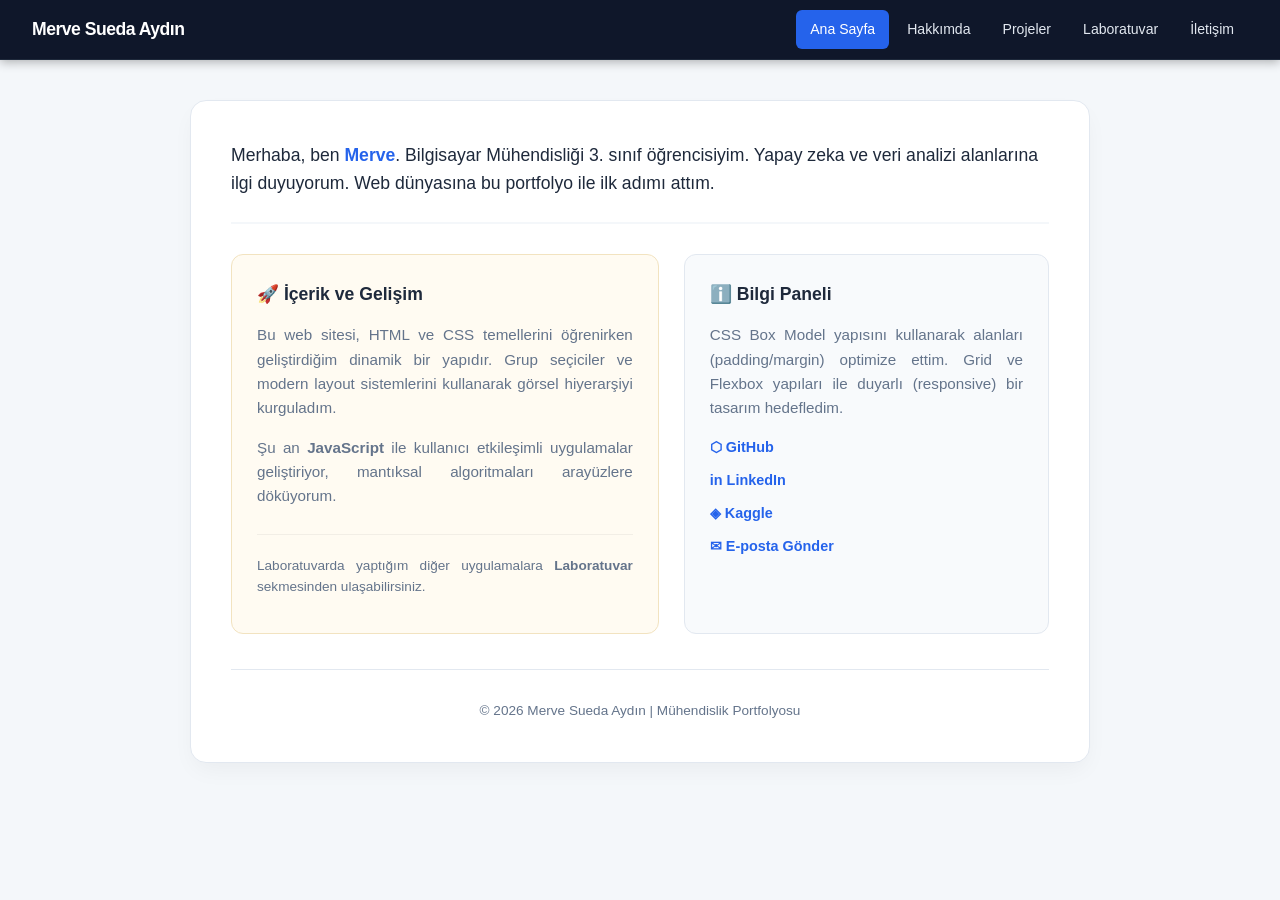
==== commit 691ff28b: "Update lab description and link in index.html" ====
--- a/index.html
+++ b/index.html
@@ -501,8 +501,9 @@
                     </p>
 
                     <div class="lab-link-kutu">
-                        <p class="lab-aciklama">📚 Laboratuvar çalışmalarına ulaşmak için üst menüden <strong>Laboratuvar</strong> sekmesini kullanın.</p>
-                        <a href="hafta7.html" class="hafta7-buton">🚀 Hafta 7 Uygulamasına Git</a>
+                        <p class="lab-aciklama">
+                             Laboratuvarda yaptığım diğer uygulamalara <strong>Laboratuvar</strong> sekmesinden ulaşabilirsiniz.
+                        </p>
                     </div>
                 </section>
 
